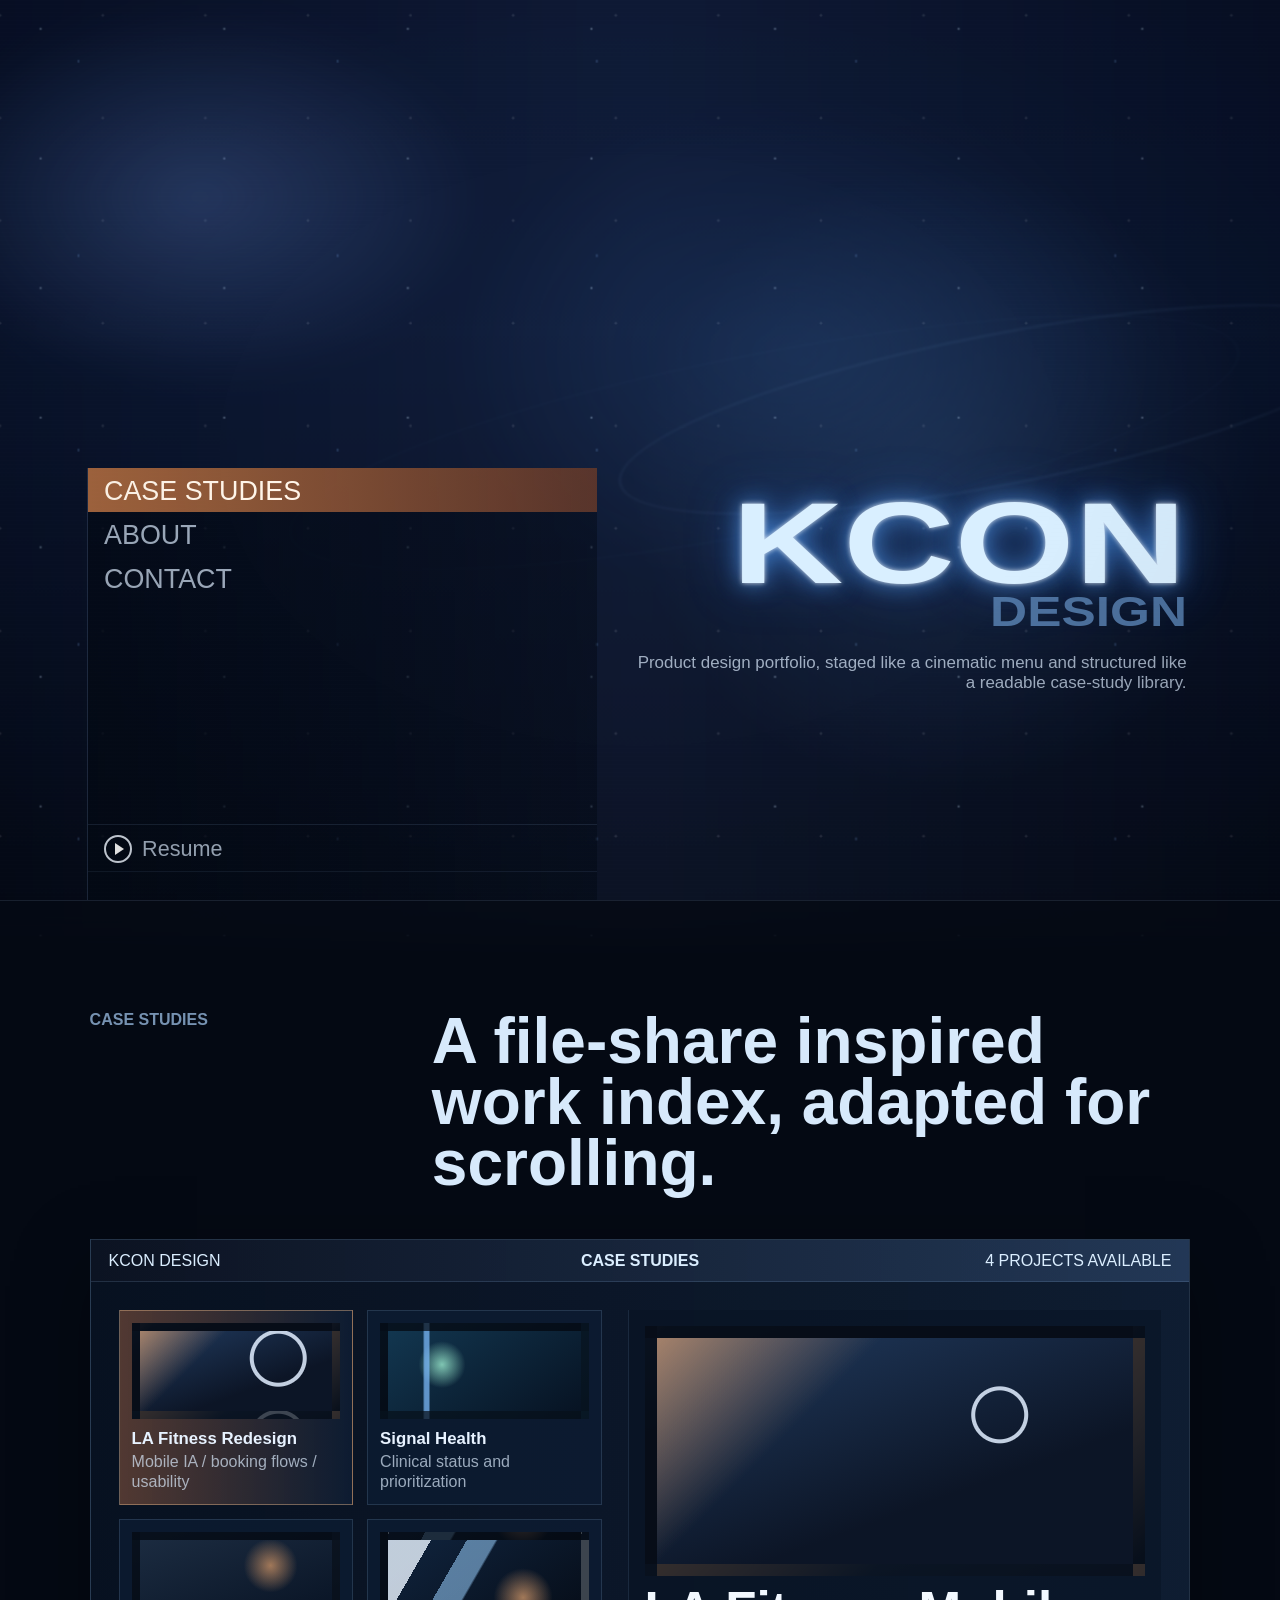
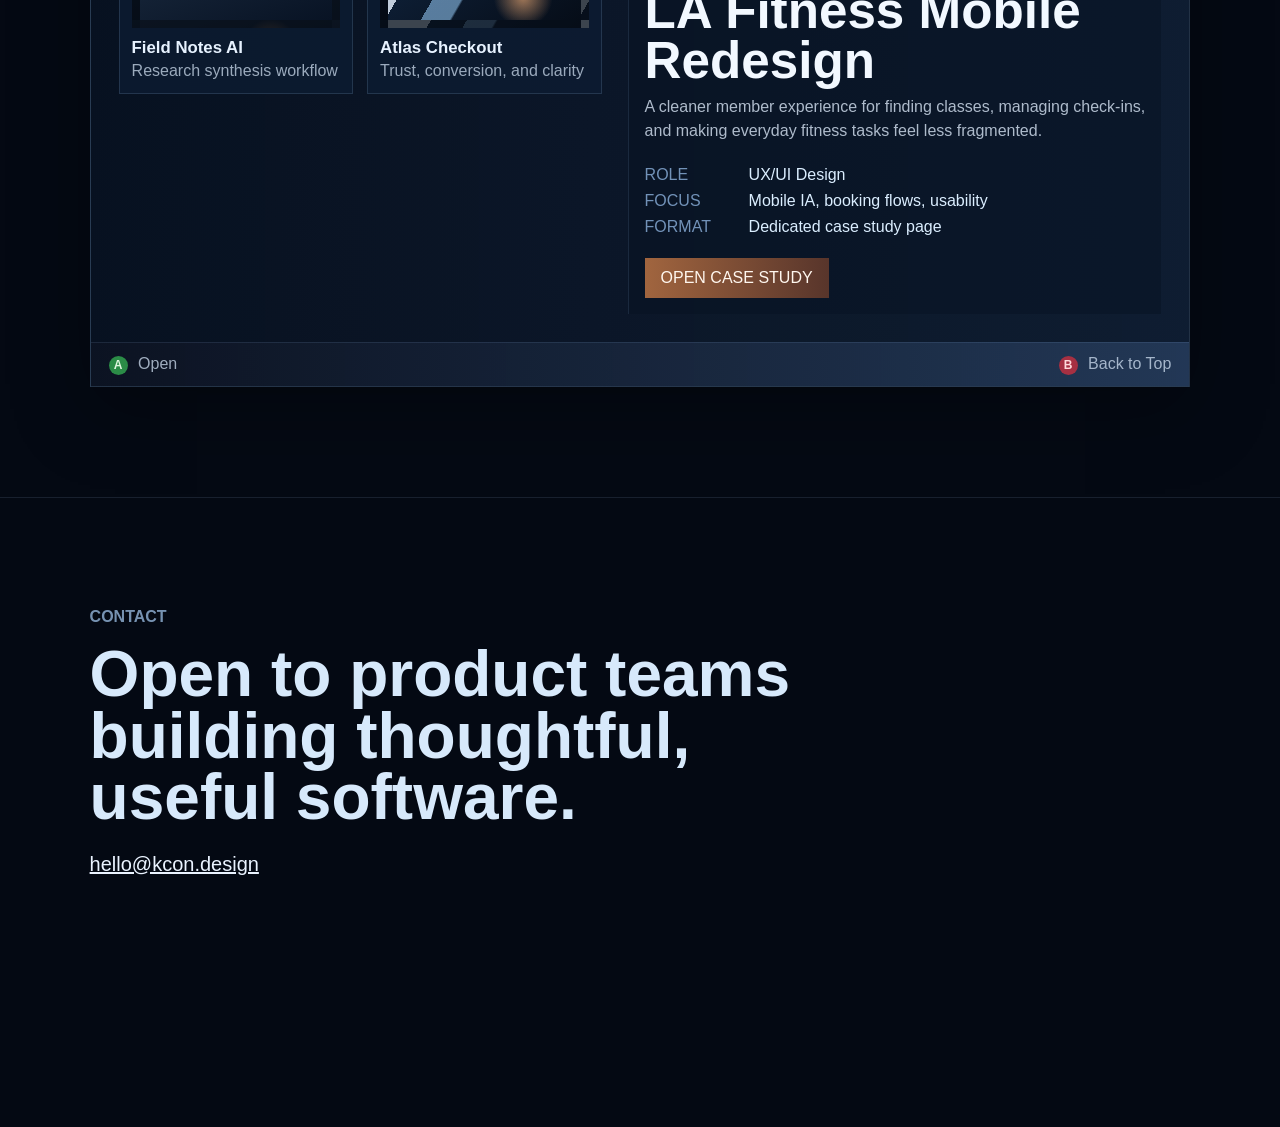
==== index.html @ 737967c1 "Add files via upload" ====
<!doctype html>
<html lang="en">
  <head>
    <meta charset="utf-8">
    <meta name="viewport" content="width=device-width, initial-scale=1">
    <title>KCON Design - Halo Landing Concept</title>
    <link rel="stylesheet" href="halo-scroll.css">
  </head>
  <body>
    <div class="ambient" aria-hidden="true">
      <div class="stars stars-a"></div>
      <div class="stars stars-b"></div>
      <div class="nebula"></div>
      <div class="ring ring-one"></div>
      <div class="ring ring-two"></div>
    </div>
    <div class="scanlines" aria-hidden="true"></div>

    <header class="hero" id="top">
      <nav class="menu-panel" aria-label="Portfolio sections">
        <a class="menu-item active" href="#case-studies">Case Studies</a>
        <a class="menu-item" href="about-halo.html">About</a>
        <a class="menu-item" href="#contact">Contact</a>
        <a class="menu-settings" href="#resume">
          <span class="play-dot" aria-hidden="true"></span>
          Resume
        </a>
      </nav>

      <section class="brand-lockup" aria-label="KCON Design">
        <div class="logo-word">KCON</div>
        <div class="subtitle">DESIGN</div>
        <p>Product design portfolio, staged like a cinematic menu and structured like a readable case-study library.</p>
      </section>
    </header>

    <main>
      <section class="section-band case-band" id="case-studies">
        <div class="section-heading">
          <p>Case Studies</p>
          <h1>A file-share inspired work index, adapted for scrolling.</h1>
        </div>

        <div class="case-console" aria-label="Case study index">
          <div class="console-header">
            <span>KCON DESIGN</span>
            <strong>CASE STUDIES</strong>
            <span>4 PROJECTS AVAILABLE</span>
          </div>

          <div class="console-grid">
            <div class="case-list">
              <a class="case-card active" href="case-la-fitness.html" data-case="la-fitness">
                <span class="case-thumb thumb-orbit"></span>
                <span>
                  <strong>LA Fitness Redesign</strong>
                  <em>Mobile IA / booking flows / usability</em>
                </span>
              </a>
              <a class="case-card" href="case-signal.html" data-case="signal">
                <span class="case-thumb thumb-signal"></span>
                <span>
                  <strong>Signal Health</strong>
                  <em>Clinical status and prioritization</em>
                </span>
              </a>
              <a class="case-card" href="case-field-notes.html" data-case="field">
                <span class="case-thumb thumb-field"></span>
                <span>
                  <strong>Field Notes AI</strong>
                  <em>Research synthesis workflow</em>
                </span>
              </a>
              <a class="case-card" href="case-atlas.html" data-case="atlas">
                <span class="case-thumb thumb-atlas"></span>
                <span>
                  <strong>Atlas Checkout</strong>
                  <em>Trust, conversion, and clarity</em>
                </span>
              </a>
            </div>

            <article class="case-preview">
              <div class="preview-frame thumb-orbit" aria-hidden="true"></div>
              <h2>LA Fitness Mobile Redesign</h2>
              <span>A cleaner member experience for finding classes, managing check-ins, and making everyday fitness tasks feel less fragmented.</span>
              <dl>
                <div>
                  <dt>Role</dt>
                  <dd>UX/UI Design</dd>
                </div>
                <div>
                  <dt>Focus</dt>
                  <dd>Mobile IA, booking flows, usability</dd>
                </div>
                <div>
                  <dt>Format</dt>
                  <dd>Dedicated case study page</dd>
                </div>
              </dl>
              <a class="open-case" href="case-la-fitness.html">Open Case Study</a>
            </article>
          </div>

          <div class="console-footer">
            <span><b>A</b> Open</span>
            <span><b class="button-b">B</b> Back to Top</span>
          </div>
        </div>
      </section>

      <section class="section-band contact-band" id="contact">
        <p>Contact</p>
        <h2>Open to product teams building thoughtful, useful software.</h2>
        <a href="mailto:hello@kcon.design">hello@kcon.design</a>
      </section>
    </main>
    <script src="halo-scroll.js"></script>
  </body>
</html>
---- halo-scroll.css ----
:root {
  --blue-black: #050915;
  --panel: rgba(4, 10, 21, 0.72);
  --panel-strong: rgba(10, 23, 43, 0.9);
  --panel-edge: rgba(151, 190, 236, 0.18);
  --text: #d7e9fb;
  --muted: rgba(216, 232, 250, 0.72);
  --accent: #a97851;
  --paper: #f4f7fb;
  --ink: #142033;
}

* {
  box-sizing: border-box;
}

html {
  scroll-behavior: smooth;
}

body {
  margin: 0;
  background: var(--blue-black);
  color: var(--text);
  font-family: Bahnschrift, "Arial Narrow", "Segoe UI", Arial, sans-serif;
}

.ambient,
.ambient > * {
  position: fixed;
  inset: 0;
}

.ambient {
  z-index: -4;
  transform: scale(1.08);
  animation: cameraDrift 52s ease-in-out infinite alternate;
  background:
    radial-gradient(circle at 72% 53%, rgba(80, 130, 190, 0.2), transparent 28%),
    linear-gradient(180deg, #08112a 0%, #0a1530 38%, #050916 100%);
}

.stars {
  opacity: 0.45;
  background-repeat: repeat;
}

.stars-a {
  background-image:
    radial-gradient(circle, rgba(207, 232, 255, 0.75) 0 1px, transparent 1.5px),
    radial-gradient(circle, rgba(124, 171, 232, 0.55) 0 1px, transparent 1.4px);
  background-size: 170px 120px, 240px 180px;
  animation: starPan 90s linear infinite;
}

.stars-b {
  opacity: 0.2;
  background-image: radial-gradient(circle, rgba(255, 255, 255, 0.7) 0 1px, transparent 1.3px);
  background-size: 95px 95px;
  animation: starPanReverse 120s linear infinite;
}

.nebula {
  opacity: 0.8;
  background:
    radial-gradient(ellipse at 18% 24%, rgba(110, 150, 230, 0.34), transparent 18%),
    radial-gradient(ellipse at 62% 40%, rgba(58, 112, 180, 0.24), transparent 30%),
    linear-gradient(90deg, rgba(4, 9, 18, 0.2), rgba(86, 122, 180, 0.13), rgba(4, 9, 18, 0.25));
  filter: blur(14px);
}

.ring {
  border: 2px solid rgba(126, 171, 218, 0.15);
  border-radius: 50%;
  filter: blur(1px);
  opacity: 0.6;
  transform: rotate(-11deg);
}

.ring-one {
  width: 56vw;
  height: 11vw;
  min-width: 640px;
  min-height: 125px;
  inset: 38% auto auto 48%;
}

.ring-two {
  width: 70vw;
  height: 13vw;
  min-width: 820px;
  min-height: 150px;
  inset: 40% auto auto 24%;
  opacity: 0.18;
}

.scanlines {
  position: fixed;
  inset: 0;
  z-index: 20;
  pointer-events: none;
  opacity: 0.16;
  background:
    linear-gradient(rgba(255, 255, 255, 0.04) 1px, transparent 1px),
    radial-gradient(ellipse at center, transparent 44%, rgba(0, 0, 0, 0.58) 100%);
  background-size: 100% 4px, 100% 100%;
}

.hero {
  position: relative;
  min-height: 100vh;
  overflow: hidden;
}

.menu-panel {
  position: absolute;
  left: clamp(20px, 6.8vw, 130px);
  bottom: 0;
  width: min(510px, calc(100vw - 40px));
  min-height: clamp(360px, 48vh, 500px);
  padding: 0 0 24px;
  background: linear-gradient(90deg, var(--panel), rgba(3, 8, 18, 0.42));
  border-left: 1px solid var(--panel-edge);
}

.menu-item,
.menu-settings {
  display: flex;
  align-items: center;
  min-height: 44px;
  padding: 5px 16px 3px;
  color: var(--muted);
  text-decoration: none;
  text-transform: uppercase;
  font-size: clamp(1.35rem, 2.1vw, 1.85rem);
  line-height: 1;
}

.menu-item.active,
.menu-item:hover {
  color: #fff5e9;
  background: linear-gradient(90deg, rgba(174, 108, 65, 0.92), rgba(125, 68, 45, 0.68));
}

.menu-settings {
  position: absolute;
  left: 0;
  right: 0;
  bottom: 28px;
  min-height: 48px;
  text-transform: none;
  font-size: 1.35rem;
  border-top: 1px solid rgba(151, 190, 236, 0.12);
  border-bottom: 1px solid rgba(151, 190, 236, 0.09);
}

.play-dot {
  position: relative;
  width: 28px;
  height: 28px;
  margin-right: 10px;
  border: 2px solid rgba(238, 246, 255, 0.85);
  border-radius: 50%;
}

.play-dot::before {
  content: "";
  position: absolute;
  left: 9px;
  top: 6px;
  width: 0;
  height: 0;
  border-top: 6px solid transparent;
  border-bottom: 6px solid transparent;
  border-left: 9px solid rgba(255, 255, 255, 0.94);
}

.brand-lockup {
  position: absolute;
  right: clamp(22px, 7.3vw, 140px);
  bottom: clamp(150px, 23vh, 250px);
  width: min(640px, 50vw);
  display: flex;
  flex-direction: column;
  align-items: flex-end;
  text-align: right;
}

.logo-word {
  color: #d9efff;
  font-family: "Eurostile Extended", "BankGothic Md BT", Bahnschrift, "Segoe UI", Arial, sans-serif;
  font-size: clamp(5.2rem, 9vw, 7.35rem);
  font-weight: 900;
  line-height: 0.72;
  transform: scaleX(1.34);
  transform-origin: right center;
  text-shadow:
    0 0 5px rgba(255, 255, 255, 0.8),
    0 0 20px rgba(89, 166, 255, 0.72),
    0 0 46px rgba(44, 115, 230, 0.48);
}

.subtitle {
  width: min(420px, 76%);
  margin-top: 10px;
  color: rgba(83, 122, 168, 0.92);
  font-family: "BankGothic Md BT", Bahnschrift, "Arial Narrow", Arial, sans-serif;
  font-size: clamp(1.85rem, 3.8vw, 2.72rem);
  font-weight: 900;
  line-height: 0.78;
  transform: scaleX(1.18) scaleY(0.98);
  transform-origin: right center;
}

.brand-lockup p {
  max-width: 560px;
  margin: 24px 0 0 auto;
  color: rgba(216, 232, 250, 0.72);
  font-size: 1.06rem;
}

.section-band {
  position: relative;
  padding: 110px clamp(24px, 7vw, 120px);
  background: rgba(5, 10, 20, 0.82);
  border-top: 1px solid rgba(161, 197, 236, 0.12);
}

.section-heading {
  display: grid;
  grid-template-columns: 0.38fr 1fr;
  gap: 54px;
  max-width: 1220px;
  margin: 0 auto 46px;
}

.section-heading p,
.case-preview p,
.case-article header p,
.article-section > div > p,
.contact-band > p {
  margin: 0;
  color: rgba(155, 190, 229, 0.76);
  text-transform: uppercase;
  font-weight: 700;
}

.section-heading h1 {
  margin: 0;
  max-width: 840px;
  font-size: clamp(2.4rem, 5vw, 5rem);
  line-height: 0.95;
}

.case-console {
  max-width: 1220px;
  margin: 0 auto;
  color: #dbeeff;
  background: linear-gradient(90deg, rgba(8, 18, 34, 0.9), rgba(18, 36, 60, 0.74));
  border: 1px solid rgba(161, 197, 236, 0.18);
  box-shadow: 0 22px 70px rgba(0, 0, 0, 0.34);
}

.console-header,
.console-footer {
  display: grid;
  grid-template-columns: 1fr auto 1fr;
  align-items: center;
  min-height: 42px;
  padding: 0 18px;
  background: linear-gradient(90deg, rgba(12, 19, 34, 0.94), rgba(40, 63, 96, 0.78));
  border-bottom: 1px solid rgba(151, 190, 236, 0.16);
}

.console-header span:last-child {
  text-align: right;
}

.console-grid {
  display: grid;
  grid-template-columns: minmax(360px, 0.95fr) minmax(440px, 1.05fr);
  gap: 26px;
  padding: 28px;
}

.case-list {
  display: grid;
  grid-template-columns: 1fr 1fr;
  align-content: start;
  gap: 14px;
}

.case-card {
  display: grid;
  gap: 10px;
  min-height: 168px;
  padding: 12px;
  color: #e7f2ff;
  text-decoration: none;
  background: rgba(13, 28, 50, 0.76);
  border: 1px solid rgba(159, 196, 236, 0.16);
}

.case-card.active,
.case-card:hover {
  background:
    linear-gradient(90deg, rgba(164, 94, 54, 0.46), rgba(13, 28, 50, 0.76)),
    rgba(13, 28, 50, 0.76);
  border-color: rgba(222, 177, 134, 0.46);
}

.case-card strong {
  display: block;
  font-size: 1.05rem;
}

.case-card em {
  display: block;
  margin-top: 3px;
  color: rgba(216, 232, 250, 0.7);
  font-style: normal;
  line-height: 1.25;
}

.case-thumb,
.preview-frame {
  min-height: 96px;
  border: 8px solid rgba(5, 10, 19, 0.7);
}

.preview-frame {
  min-height: 250px;
  border-width: 12px;
}

.thumb-orbit {
  background:
    radial-gradient(circle at 72% 34%, transparent 0 24px, rgba(224, 237, 255, 0.86) 25px 28px, transparent 29px),
    linear-gradient(135deg, rgba(210, 154, 110, 0.74), transparent 32%),
    linear-gradient(160deg, #213b5f, #0c1526 66%);
}

.thumb-signal {
  background:
    linear-gradient(90deg, transparent 18%, rgba(126, 189, 255, 0.72) 19% 21%, transparent 22%),
    radial-gradient(circle at 28% 42%, rgba(151, 231, 203, 0.82), transparent 16%),
    linear-gradient(145deg, #12364f, #071323);
}

.thumb-field {
  background:
    radial-gradient(circle at 68% 32%, rgba(216, 154, 104, 0.72), transparent 19%),
    linear-gradient(160deg, #1b2b40, #081324);
}

.thumb-atlas {
  background:
    linear-gradient(120deg, rgba(222, 233, 245, 0.86) 0 18%, transparent 18% 33%, rgba(154, 209, 255, 0.54) 33% 45%, transparent 46%),
    radial-gradient(circle at 70% 72%, rgba(205, 149, 104, 0.78), transparent 20%),
    linear-gradient(145deg, #10243e, #060d18);
}

.case-preview {
  padding: 16px;
  background: rgba(8, 18, 35, 0.48);
  border-left: 1px solid rgba(151, 190, 236, 0.12);
}

.case-preview h2 {
  margin: 10px 0 10px;
  color: #f2f8ff;
  font-size: clamp(2.1rem, 4vw, 3.8rem);
  line-height: 0.96;
}

.case-preview > span {
  display: block;
  color: rgba(226, 239, 255, 0.76);
  line-height: 1.55;
}

.case-preview dl {
  display: grid;
  grid-template-columns: 1fr;
  gap: 8px;
  margin: 22px 0;
}

.case-preview dl div {
  display: grid;
  grid-template-columns: 90px 1fr;
  gap: 14px;
}

.case-preview dt {
  color: rgba(151, 190, 236, 0.74);
  text-transform: uppercase;
}

.case-preview dd {
  margin: 0;
}

.open-case {
  display: inline-flex;
  align-items: center;
  min-height: 40px;
  padding: 0 16px;
  color: #fff7ef;
  text-decoration: none;
  text-transform: uppercase;
  background: linear-gradient(90deg, rgba(174, 108, 65, 0.92), rgba(125, 68, 45, 0.68));
}

.console-footer {
  display: flex;
  justify-content: space-between;
  min-height: 44px;
  border-top: 1px solid rgba(151, 190, 236, 0.12);
  border-bottom: 0;
  color: rgba(216, 232, 250, 0.72);
}

.console-footer b {
  display: inline-grid;
  place-items: center;
  width: 19px;
  height: 19px;
  margin-right: 6px;
  color: #dff7df;
  background: #2b8c47;
  border-radius: 50%;
  font-size: 0.75rem;
}

.console-footer .button-b {
  color: #ffd8da;
  background: #a63042;
}

.case-article {
  max-width: 1120px;
  margin: 0 auto 120px;
  color: var(--ink);
  background: var(--paper);
  box-shadow: 0 30px 90px rgba(0, 0, 0, 0.36);
}

.article-hero {
  padding: 58px;
  color: #f7fbff;
  background:
    radial-gradient(circle at 82% 18%, rgba(93, 151, 218, 0.42), transparent 26%),
    linear-gradient(135deg, #101a2b, #263d5f);
}

.article-hero h2 {
  max-width: 720px;
  margin: 14px 0 18px;
  font-size: clamp(2.8rem, 6vw, 5.5rem);
  line-height: 0.94;
}

.article-hero span {
  display: block;
  max-width: 720px;
  color: rgba(238, 246, 255, 0.82);
  font-size: 1.25rem;
  line-height: 1.5;
}

.article-hero dl {
  display: grid;
  grid-template-columns: repeat(3, 1fr);
  gap: 18px;
  margin: 46px 0 0;
}

.article-hero dt {
  color: rgba(209, 229, 249, 0.6);
  font-size: 0.8rem;
  text-transform: uppercase;
}

.article-hero dd {
  margin: 6px 0 0;
}

.article-section {
  padding: 58px;
}

.article-split {
  display: grid;
  grid-template-columns: 0.8fr 1.2fr;
  gap: 54px;
}

.article-section h3 {
  margin: 0;
  color: #162239;
  font-size: 2.2rem;
  line-height: 1.08;
}

.article-section p {
  margin: 0;
  color: #465870;
  line-height: 1.65;
}

.article-showcase,
.article-cards {
  display: grid;
  grid-template-columns: repeat(3, 1fr);
  gap: 18px;
  padding: 0 58px 58px;
}

.phone-mock {
  display: grid;
  place-items: end center;
  min-height: 330px;
  padding: 24px;
  color: #eaf3ff;
  background:
    radial-gradient(circle at 50% 28%, rgba(80, 151, 222, 0.36), transparent 23%),
    linear-gradient(160deg, #101c2f, #263f63);
  border-radius: 8px;
  box-shadow: inset 0 0 0 10px #111928;
}

.phone-mock.alt {
  background:
    radial-gradient(circle at 48% 34%, rgba(184, 112, 74, 0.34), transparent 24%),
    linear-gradient(160deg, #121b2c, #31415c);
}

.phone-mock.third {
  background:
    radial-gradient(circle at 54% 24%, rgba(103, 174, 139, 0.34), transparent 24%),
    linear-gradient(160deg, #101c2f, #1d3c4c);
}

.phone-mock span {
  width: 100%;
  padding: 12px;
  text-align: center;
  background: rgba(255, 255, 255, 0.1);
}

.article-cards {
  padding-top: 0;
}

.article-cards div {
  padding: 24px;
  background: #e8eef6;
  border: 1px solid #d5deeb;
}

.case-page {
  background:
    radial-gradient(ellipse at 78% 18%, rgba(88, 141, 203, 0.2), transparent 30%),
    linear-gradient(180deg, #060b16, #111a2a 40%, #edf2f8 40%);
}

.case-page-main {
  padding: clamp(36px, 7vw, 92px) clamp(20px, 6vw, 110px) 120px;
}

.case-page-article {
  margin-bottom: 0;
}

.signal-hero {
  background:
    radial-gradient(circle at 72% 24%, rgba(103, 205, 180, 0.34), transparent 24%),
    linear-gradient(135deg, #0d1c2c, #224766);
}

.field-hero {
  background:
    radial-gradient(circle at 78% 20%, rgba(216, 154, 104, 0.36), transparent 24%),
    linear-gradient(135deg, #111a2b, #35415e);
}

.atlas-hero {
  background:
    radial-gradient(circle at 78% 20%, rgba(205, 149, 104, 0.34), transparent 24%),
    linear-gradient(135deg, #111827, #2a4565);
}

.contact-band {
  min-height: 70vh;
}

.contact-band h2 {
  max-width: 760px;
  margin: 18px 0 24px;
  font-size: clamp(2.4rem, 5vw, 5rem);
  line-height: 0.96;
}

.contact-band a {
  color: #eaf3ff;
  font-size: 1.25rem;
}

.page-top {
  position: sticky;
  top: 0;
  z-index: 10;
  display: flex;
  justify-content: space-between;
  align-items: center;
  min-height: 64px;
  padding: 0 clamp(20px, 5vw, 72px);
  color: #eaf3ff;
  background: rgba(5, 9, 18, 0.82);
  border-bottom: 1px solid rgba(151, 190, 236, 0.14);
  backdrop-filter: blur(14px);
}

.page-top a {
  color: inherit;
  text-decoration: none;
  text-transform: uppercase;
  letter-spacing: 0;
}

.page-top nav {
  display: flex;
  gap: 22px;
}

.page-top nav a {
  color: rgba(216, 232, 250, 0.72);
}

.page-top nav a[aria-current="page"],
.page-top nav a:hover {
  color: #fff5e9;
}

.about-record-page {
  min-height: calc(100vh - 64px);
  padding: clamp(36px, 7vw, 92px) clamp(20px, 6vw, 110px);
}

.record-shell {
  max-width: 1180px;
  margin: 0 auto;
  background: linear-gradient(90deg, rgba(8, 18, 34, 0.92), rgba(18, 36, 60, 0.78));
  border: 1px solid rgba(161, 197, 236, 0.18);
  box-shadow: 0 22px 70px rgba(0, 0, 0, 0.34);
}

.record-header {
  display: grid;
  grid-template-columns: 1fr auto 1fr;
  align-items: center;
  min-height: 50px;
  padding: 0 18px;
  background: linear-gradient(90deg, rgba(12, 19, 34, 0.94), rgba(40, 63, 96, 0.78));
  border-bottom: 1px solid rgba(151, 190, 236, 0.16);
}

.record-header span:last-child {
  text-align: right;
}

.record-page-grid {
  display: grid;
  grid-template-columns: minmax(0, 1fr) minmax(280px, 390px);
  gap: 36px;
  padding: clamp(26px, 5vw, 52px);
}

.record-identity {
  display: grid;
  grid-template-columns: 128px 1fr;
  gap: 24px;
  align-items: center;
}

.rank-mark {
  display: grid;
  place-items: center;
  width: 128px;
  height: 128px;
  color: #d7ecff;
  background: linear-gradient(145deg, rgba(158, 185, 210, 0.9), rgba(58, 84, 112, 0.86));
  border: 8px solid rgba(221, 231, 239, 0.88);
  font-size: 4.8rem;
  font-weight: 800;
}

.record-identity h1 {
  margin: 0 0 8px;
  font-size: clamp(3rem, 6vw, 5.5rem);
  line-height: 0.85;
}

.record-identity p,
.record-identity span {
  display: block;
  margin: 0;
  color: rgba(216, 232, 250, 0.76);
  text-transform: uppercase;
}

.record-stats {
  display: grid;
  gap: 14px;
  margin: 34px 0;
}

.record-stats div {
  display: grid;
  grid-template-columns: 190px 1fr;
  gap: 18px;
  padding-top: 14px;
  border-top: 1px solid rgba(151, 190, 236, 0.12);
}

.record-stats dt {
  color: rgba(155, 190, 229, 0.76);
}

.record-stats dd {
  margin: 0;
  color: rgba(235, 246, 255, 0.88);
  line-height: 1.55;
}

.record-copy {
  max-width: 760px;
  margin: 0;
  color: rgba(235, 246, 255, 0.84);
  font-size: 1.2rem;
  line-height: 1.65;
}

.record-portrait {
  display: grid;
  align-items: stretch;
}

.portrait-card {
  display: grid;
  place-items: end center;
  min-height: 420px;
  padding: 24px;
  color: rgba(230, 243, 255, 0.82);
  background:
    linear-gradient(160deg, transparent 0 42%, rgba(146, 189, 231, 0.22) 43% 45%, transparent 46%),
    radial-gradient(circle at 52% 24%, rgba(98, 160, 230, 0.28), transparent 24%),
    linear-gradient(160deg, #0b1425, #1d3659);
  border: 10px solid rgba(221, 231, 239, 0.78);
}

.portrait-card span {
  width: 100%;
  padding: 10px;
  text-align: center;
  background: rgba(255, 255, 255, 0.08);
}

.skill-medals {
  display: grid;
  grid-template-columns: repeat(4, 1fr);
  gap: 18px;
  padding: 0 clamp(26px, 5vw, 52px) clamp(26px, 5vw, 52px);
}

.medal {
  min-height: 190px;
  padding: 18px;
  background: rgba(7, 15, 29, 0.55);
  border: 1px solid rgba(151, 190, 236, 0.14);
}

.medal span {
  display: block;
  width: 70px;
  height: 70px;
  margin-bottom: 16px;
  background:
    radial-gradient(circle at 50% 34%, rgba(250, 230, 133, 0.96), transparent 19%),
    linear-gradient(145deg, rgba(166, 202, 229, 0.88), rgba(48, 71, 103, 0.88));
  clip-path: polygon(50% 0, 88% 24%, 77% 76%, 50% 100%, 23% 76%, 12% 24%);
}

.medal b,
.medal em {
  display: block;
}

.medal b {
  color: #f3f8ff;
  text-transform: uppercase;
}

.medal em {
  margin-top: 8px;
  color: rgba(216, 232, 250, 0.7);
  font-style: normal;
  line-height: 1.4;
}

@keyframes cameraDrift {
  from { transform: scale(1.09) translate3d(-1.8%, -0.7%, 0); }
  to { transform: scale(1.09) translate3d(2.5%, 1.1%, 0); }
}

@keyframes starPan {
  to { background-position: -700px 30px, -460px 80px; }
}

@keyframes starPanReverse {
  to { background-position: 440px 0; }
}

@media (max-width: 920px) {
  .brand-lockup {
    top: 12vh;
    right: 20px;
    bottom: auto;
    left: 20px;
    width: auto;
  }

  .section-heading,
  .console-grid,
  .article-split,
  .article-showcase,
  .article-cards,
  .article-hero dl {
    grid-template-columns: 1fr;
  }

  .record-page-grid,
  .skill-medals,
  .record-stats div {
    grid-template-columns: 1fr;
  }

  .case-list {
    grid-template-columns: 1fr;
  }

  .article-hero,
  .article-section {
    padding: 34px 24px;
  }

  .article-showcase,
  .article-cards {
    padding: 0 24px 34px;
  }
}

@media (max-width: 620px) {
  .menu-panel {
    left: 16px;
    right: 16px;
    width: auto;
  }

  .logo-word {
    transform: scaleX(1.08);
    transform-origin: right center;
  }

  .console-header {
    grid-template-columns: 1fr;
    gap: 4px;
    padding: 10px 14px;
  }

  .console-header strong {
    order: -1;
  }

  .console-header span:last-child {
    text-align: left;
  }

  .case-preview dl div {
    grid-template-columns: 1fr;
    gap: 2px;
  }

  .page-top,
  .page-top nav,
  .record-identity {
    align-items: flex-start;
    grid-template-columns: 1fr;
  }

  .page-top {
    display: grid;
    gap: 8px;
    padding-top: 12px;
    padding-bottom: 12px;
  }

  .rank-mark {
    width: 112px;
    height: 112px;
  }
}
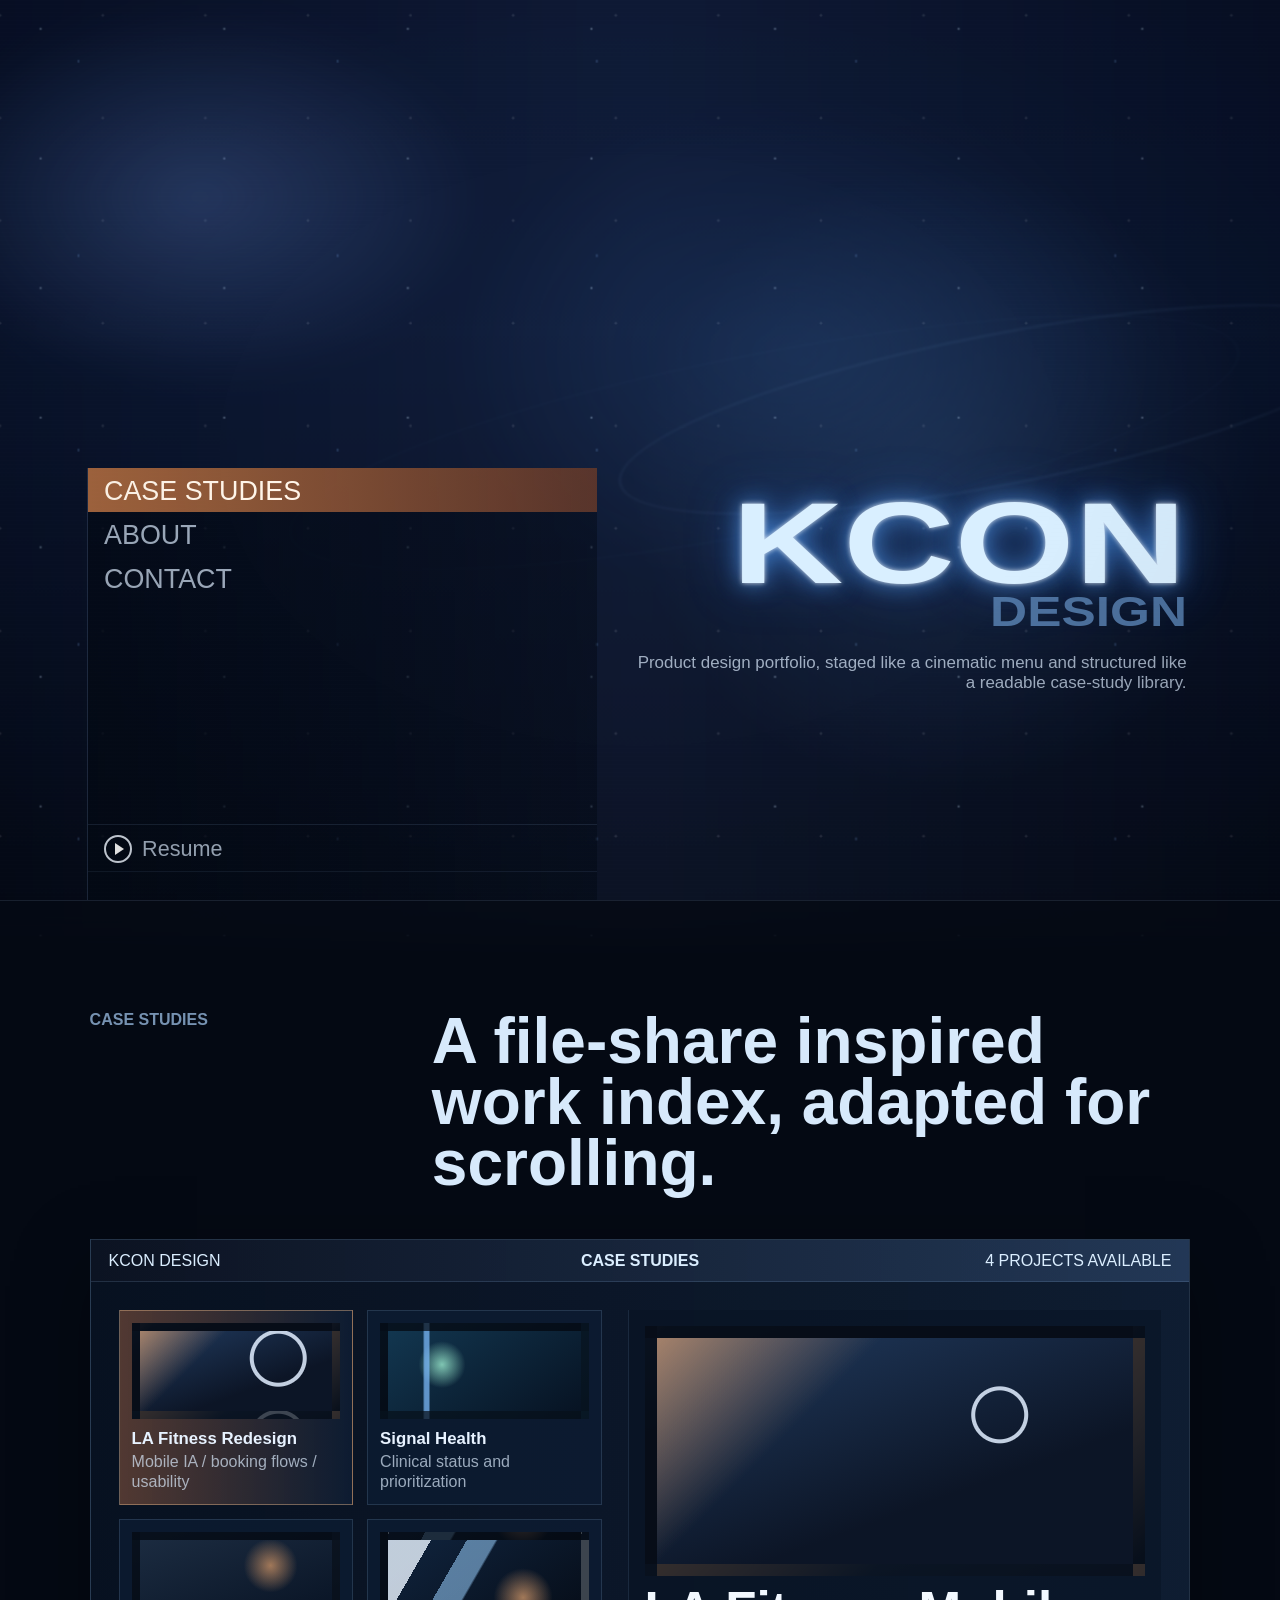
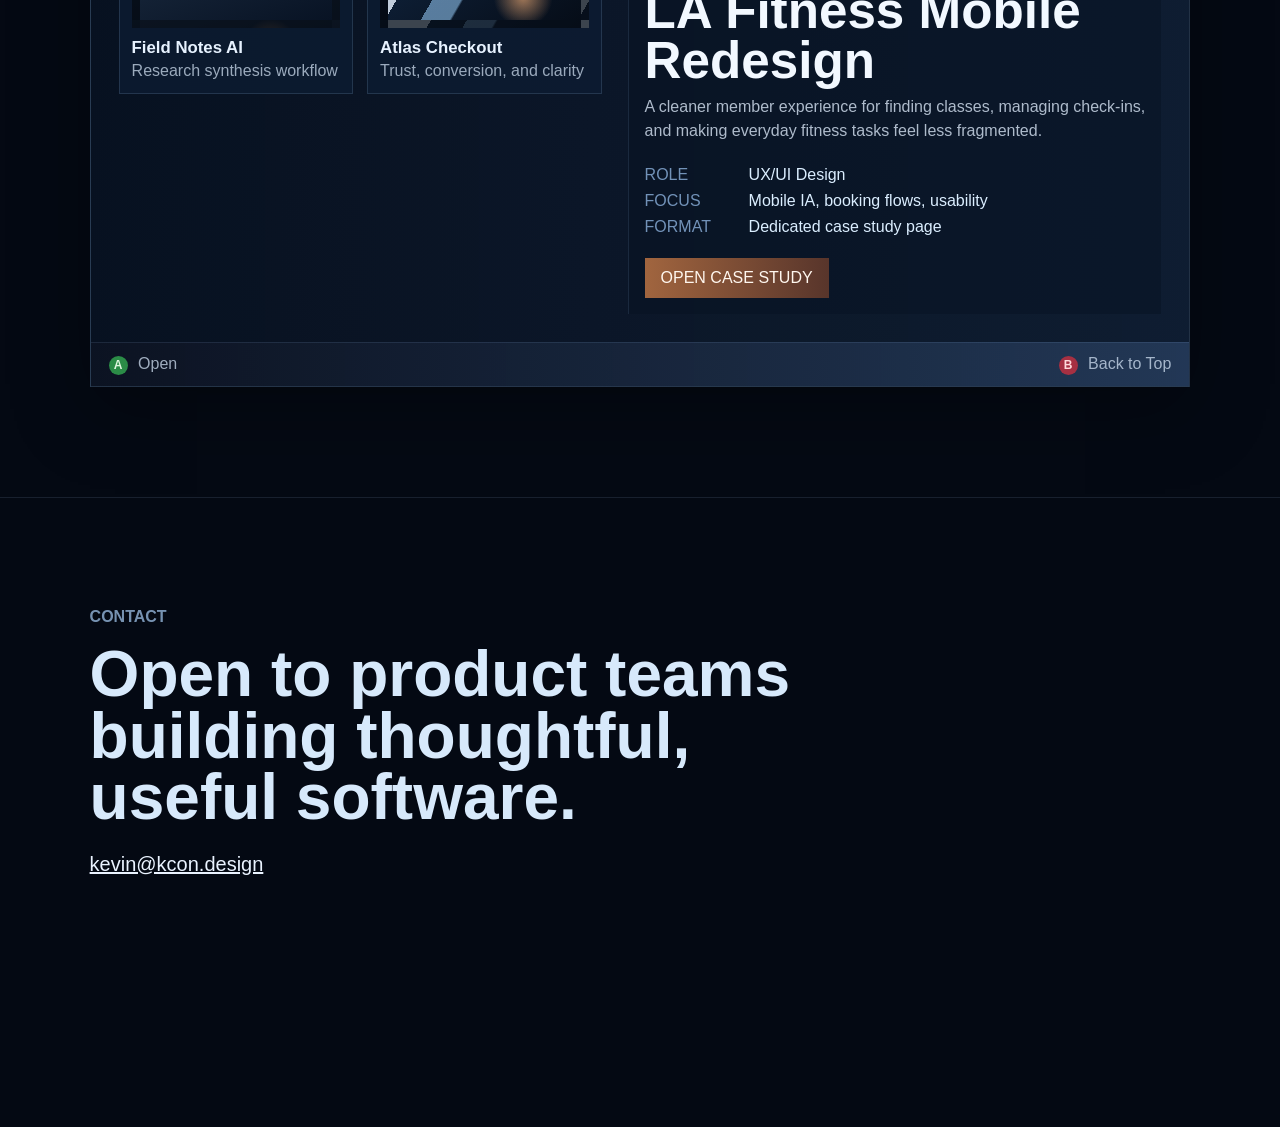
==== commit 640d517e: "Update index.html" ====
--- a/index.html
+++ b/index.html
@@ -112,7 +112,7 @@
       <section class="section-band contact-band" id="contact">
         <p>Contact</p>
         <h2>Open to product teams building thoughtful, useful software.</h2>
-        <a href="mailto:hello@kcon.design">hello@kcon.design</a>
+        <a href="mailto:hello@kcon.design">kevin@kcon.design</a>
       </section>
     </main>
     <script src="halo-scroll.js"></script>
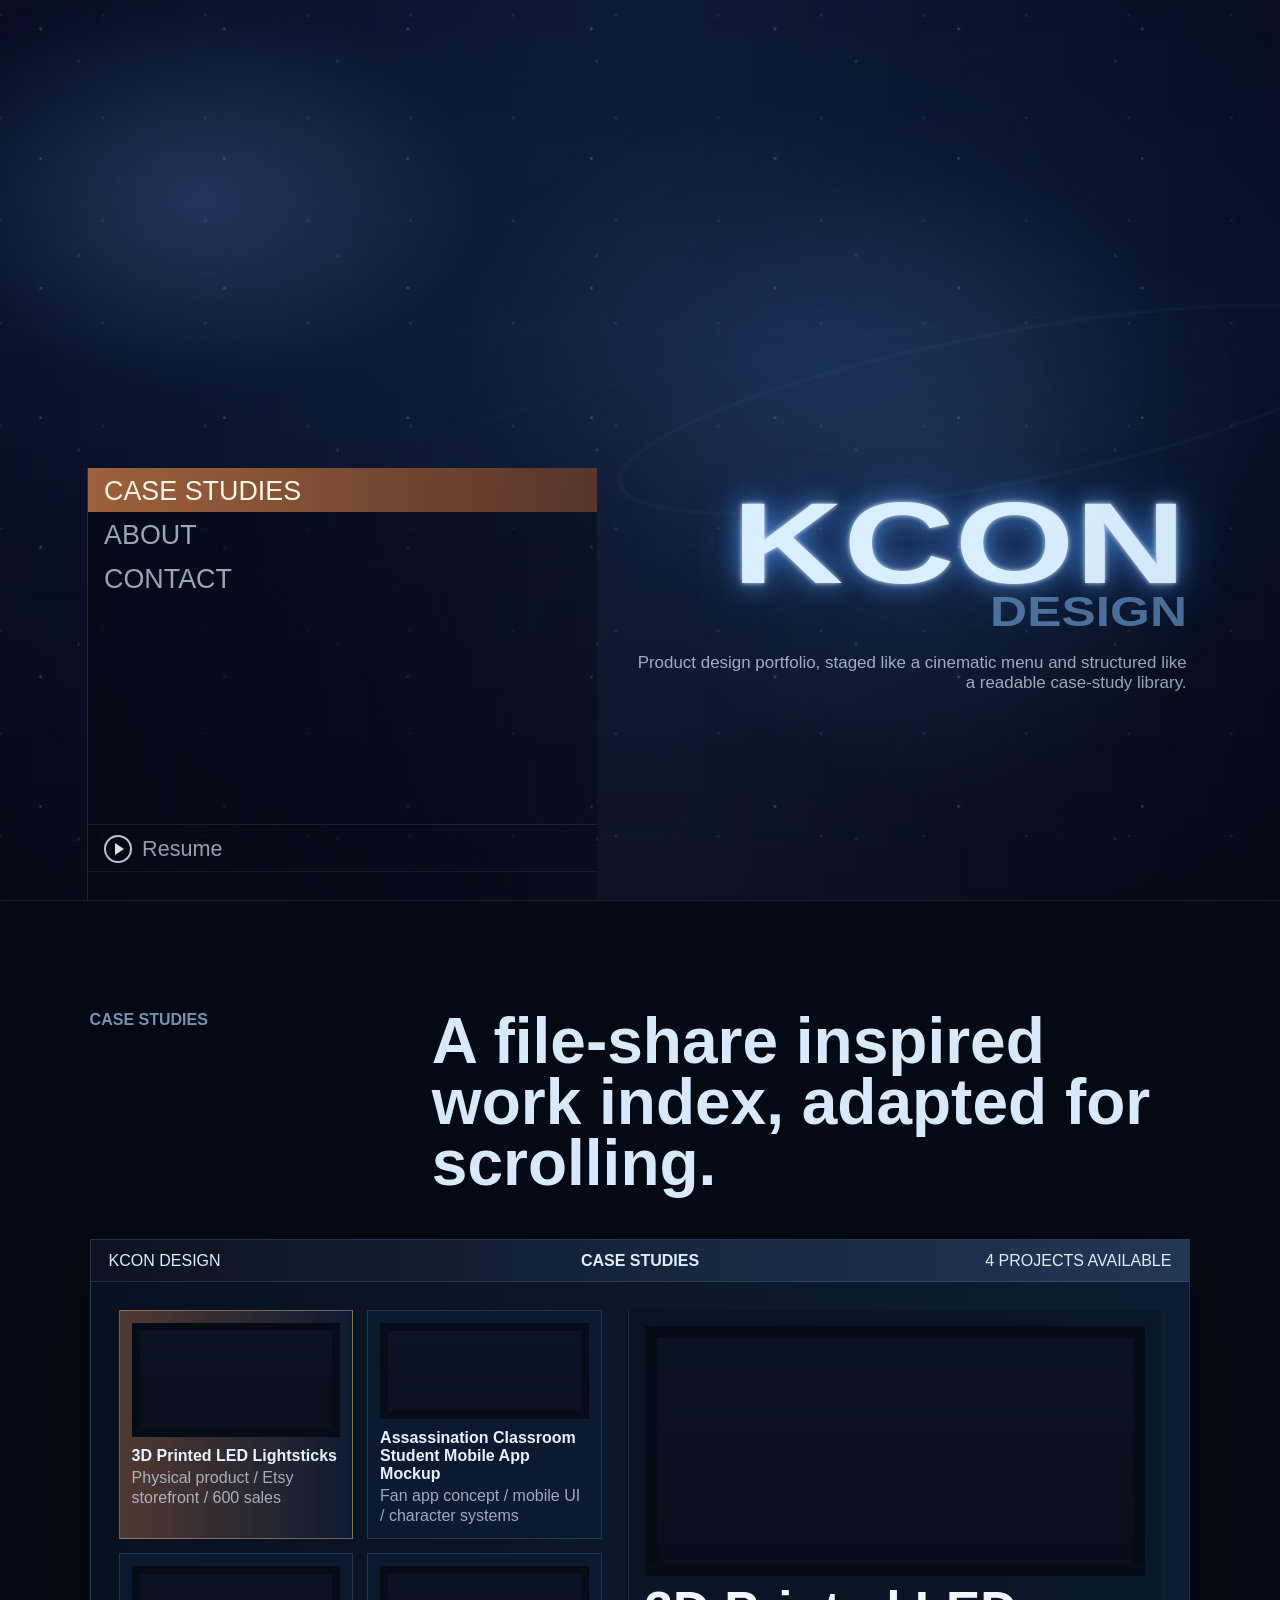
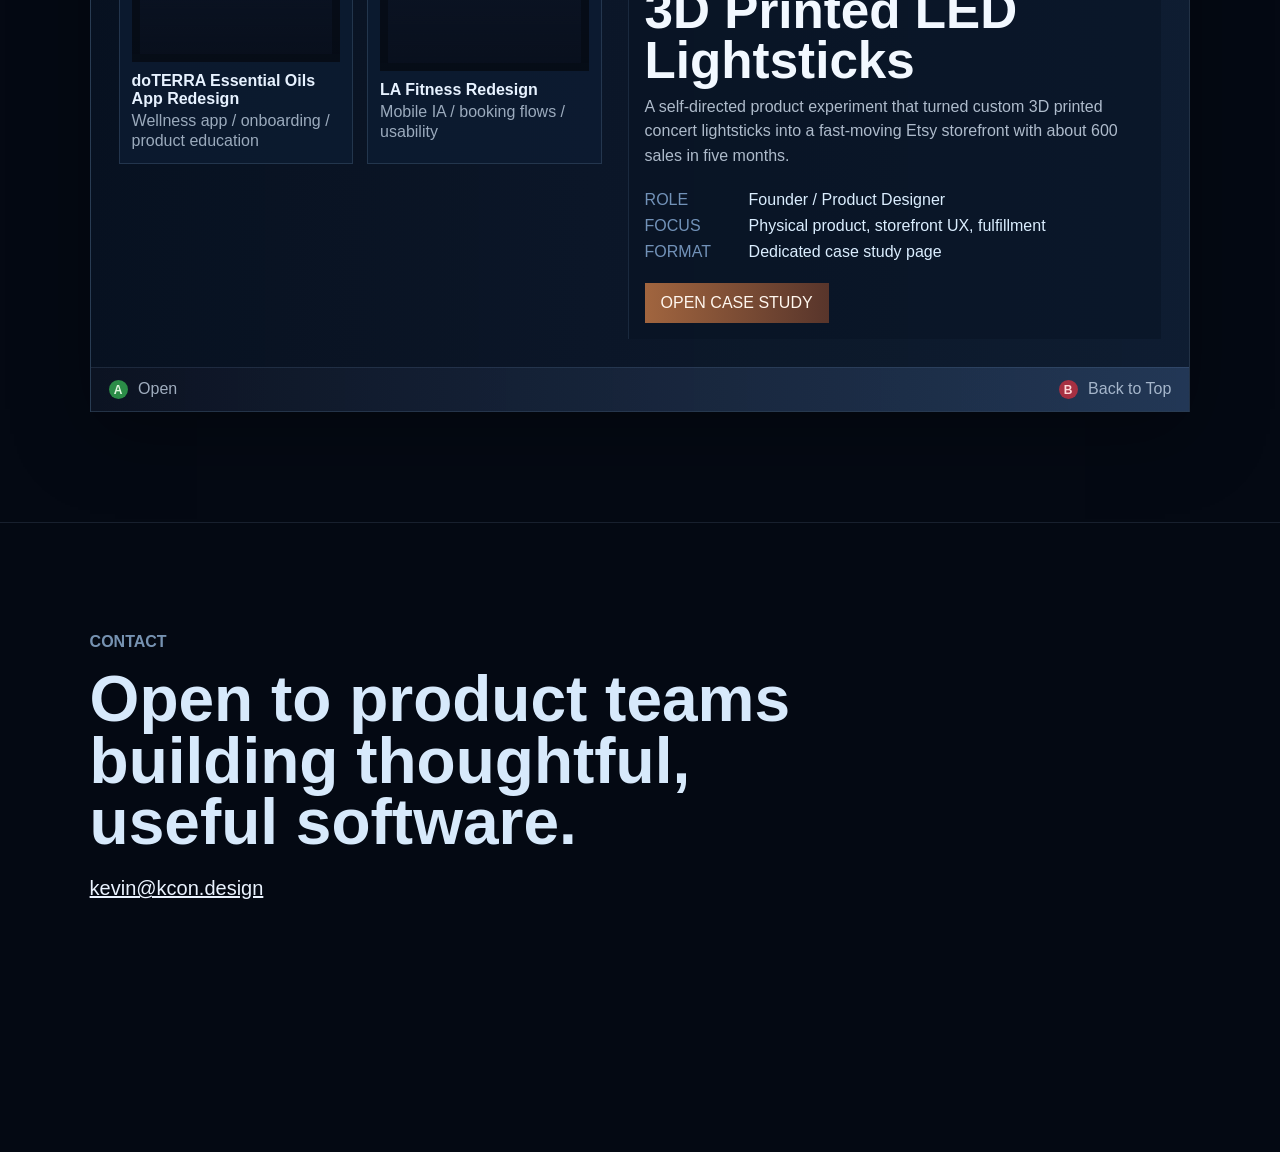
==== commit 05f026b7: "Add files via upload" ====
--- a/index.html
+++ b/index.html
@@ -1,120 +1,120 @@
-<!doctype html>
-<html lang="en">
-  <head>
-    <meta charset="utf-8">
-    <meta name="viewport" content="width=device-width, initial-scale=1">
-    <title>KCON Design - Halo Landing Concept</title>
-    <link rel="stylesheet" href="halo-scroll.css">
-  </head>
-  <body>
-    <div class="ambient" aria-hidden="true">
-      <div class="stars stars-a"></div>
-      <div class="stars stars-b"></div>
-      <div class="nebula"></div>
-      <div class="ring ring-one"></div>
-      <div class="ring ring-two"></div>
-    </div>
-    <div class="scanlines" aria-hidden="true"></div>
-
-    <header class="hero" id="top">
-      <nav class="menu-panel" aria-label="Portfolio sections">
-        <a class="menu-item active" href="#case-studies">Case Studies</a>
-        <a class="menu-item" href="about-halo.html">About</a>
-        <a class="menu-item" href="#contact">Contact</a>
-        <a class="menu-settings" href="#resume">
-          <span class="play-dot" aria-hidden="true"></span>
-          Resume
-        </a>
-      </nav>
-
-      <section class="brand-lockup" aria-label="KCON Design">
-        <div class="logo-word">KCON</div>
-        <div class="subtitle">DESIGN</div>
-        <p>Product design portfolio, staged like a cinematic menu and structured like a readable case-study library.</p>
-      </section>
-    </header>
-
-    <main>
-      <section class="section-band case-band" id="case-studies">
-        <div class="section-heading">
-          <p>Case Studies</p>
-          <h1>A file-share inspired work index, adapted for scrolling.</h1>
-        </div>
-
-        <div class="case-console" aria-label="Case study index">
-          <div class="console-header">
-            <span>KCON DESIGN</span>
-            <strong>CASE STUDIES</strong>
-            <span>4 PROJECTS AVAILABLE</span>
-          </div>
-
-          <div class="console-grid">
-            <div class="case-list">
-              <a class="case-card active" href="case-la-fitness.html" data-case="la-fitness">
-                <span class="case-thumb thumb-orbit"></span>
+<!doctype html>
+<html lang="en">
+  <head>
+    <meta charset="utf-8">
+    <meta name="viewport" content="width=device-width, initial-scale=1">
+    <title>KCON Design - Halo Landing Concept</title>
+    <link rel="stylesheet" href="halo-scroll.css">
+  </head>
+  <body>
+    <div class="ambient" aria-hidden="true">
+      <div class="stars stars-a"></div>
+      <div class="stars stars-b"></div>
+      <div class="nebula"></div>
+      <div class="ring ring-one"></div>
+      <div class="ring ring-two"></div>
+    </div>
+    <div class="scanlines" aria-hidden="true"></div>
+
+    <header class="hero" id="top">
+      <nav class="menu-panel" aria-label="Portfolio sections">
+        <a class="menu-item active" href="#case-studies">Case Studies</a>
+        <a class="menu-item" href="about-halo.html">About</a>
+        <a class="menu-item" href="#contact">Contact</a>
+        <a class="menu-settings" href="#resume">
+          <span class="play-dot" aria-hidden="true"></span>
+          Resume
+        </a>
+      </nav>
+
+      <section class="brand-lockup" aria-label="KCON Design">
+        <div class="logo-word">KCON</div>
+        <div class="subtitle">DESIGN</div>
+        <p>Product design portfolio, staged like a cinematic menu and structured like a readable case-study library.</p>
+      </section>
+    </header>
+
+    <main>
+      <section class="section-band case-band" id="case-studies">
+        <div class="section-heading">
+          <p>Case Studies</p>
+          <h1>A file-share inspired work index, adapted for scrolling.</h1>
+        </div>
+
+        <div class="case-console" aria-label="Case study index">
+          <div class="console-header">
+            <span>KCON DESIGN</span>
+            <strong>CASE STUDIES</strong>
+            <span>4 PROJECTS AVAILABLE</span>
+          </div>
+
+          <div class="console-grid">
+            <div class="case-list">
+              <a class="case-card active" href="case-lightsticks.html" data-case="lightsticks">
+                <span class="case-thumb thumb-lightsticks"></span>
+                <span>
+                  <strong>3D Printed LED Lightsticks</strong>
+                  <em>Physical product / Etsy storefront / 600 sales</em>
+                </span>
+              </a>
+              <a class="case-card" href="case-assassination-classroom.html" data-case="assassination">
+                <span class="case-thumb thumb-assassination"></span>
+                <span>
+                  <strong>Assassination Classroom Student Mobile App Mockup</strong>
+                  <em>Fan app concept / mobile UI / character systems</em>
+                </span>
+              </a>
+              <a class="case-card" href="case-doterra.html" data-case="doterra">
+                <span class="case-thumb thumb-doterra"></span>
+                <span>
+                  <strong>doTERRA Essential Oils App Redesign</strong>
+                  <em>Wellness app / onboarding / product education</em>
+                </span>
+              </a>
+              <a class="case-card" href="case-la-fitness.html" data-case="la-fitness">
+                <span class="case-thumb thumb-la-fitness"></span>
                 <span>
                   <strong>LA Fitness Redesign</strong>
                   <em>Mobile IA / booking flows / usability</em>
                 </span>
               </a>
-              <a class="case-card" href="case-signal.html" data-case="signal">
-                <span class="case-thumb thumb-signal"></span>
-                <span>
-                  <strong>Signal Health</strong>
-                  <em>Clinical status and prioritization</em>
-                </span>
-              </a>
-              <a class="case-card" href="case-field-notes.html" data-case="field">
-                <span class="case-thumb thumb-field"></span>
-                <span>
-                  <strong>Field Notes AI</strong>
-                  <em>Research synthesis workflow</em>
-                </span>
-              </a>
-              <a class="case-card" href="case-atlas.html" data-case="atlas">
-                <span class="case-thumb thumb-atlas"></span>
-                <span>
-                  <strong>Atlas Checkout</strong>
-                  <em>Trust, conversion, and clarity</em>
-                </span>
-              </a>
-            </div>
-
-            <article class="case-preview">
-              <div class="preview-frame thumb-orbit" aria-hidden="true"></div>
-              <h2>LA Fitness Mobile Redesign</h2>
-              <span>A cleaner member experience for finding classes, managing check-ins, and making everyday fitness tasks feel less fragmented.</span>
-              <dl>
-                <div>
-                  <dt>Role</dt>
-                  <dd>UX/UI Design</dd>
-                </div>
-                <div>
-                  <dt>Focus</dt>
-                  <dd>Mobile IA, booking flows, usability</dd>
-                </div>
-                <div>
-                  <dt>Format</dt>
-                  <dd>Dedicated case study page</dd>
-                </div>
-              </dl>
-              <a class="open-case" href="case-la-fitness.html">Open Case Study</a>
-            </article>
-          </div>
-
-          <div class="console-footer">
-            <span><b>A</b> Open</span>
-            <span><b class="button-b">B</b> Back to Top</span>
-          </div>
-        </div>
-      </section>
-
-      <section class="section-band contact-band" id="contact">
-        <p>Contact</p>
-        <h2>Open to product teams building thoughtful, useful software.</h2>
-        <a href="mailto:hello@kcon.design">kevin@kcon.design</a>
-      </section>
-    </main>
-    <script src="halo-scroll.js"></script>
-  </body>
-</html>
+            </div>
+
+            <article class="case-preview">
+              <div class="preview-frame thumb-lightsticks" aria-hidden="true"></div>
+              <h2>3D Printed LED Lightsticks</h2>
+              <span>A self-directed product experiment that turned custom 3D printed concert lightsticks into a fast-moving Etsy storefront with about 600 sales in five months.</span>
+              <dl>
+                <div>
+                  <dt>Role</dt>
+                  <dd>Founder / Product Designer</dd>
+                </div>
+                <div>
+                  <dt>Focus</dt>
+                  <dd>Physical product, storefront UX, fulfillment</dd>
+                </div>
+                <div>
+                  <dt>Format</dt>
+                  <dd>Dedicated case study page</dd>
+                </div>
+              </dl>
+              <a class="open-case" href="case-lightsticks.html">Open Case Study</a>
+            </article>
+          </div>
+
+          <div class="console-footer">
+            <span><b>A</b> Open</span>
+            <span><b class="button-b">B</b> Back to Top</span>
+          </div>
+        </div>
+      </section>
+
+      <section class="section-band contact-band" id="contact">
+        <p>Contact</p>
+        <h2>Open to product teams building thoughtful, useful software.</h2>
+        <a href="mailto:hello@kcon.design">kevin@kcon.design</a>
+      </section>
+    </main>
+    <script src="halo-scroll.js"></script>
+  </body>
+</html>
--- a/halo-scroll.css
+++ b/halo-scroll.css
@@ -1,358 +1,362 @@
-:root {
-  --blue-black: #050915;
-  --panel: rgba(4, 10, 21, 0.72);
-  --panel-strong: rgba(10, 23, 43, 0.9);
-  --panel-edge: rgba(151, 190, 236, 0.18);
-  --text: #d7e9fb;
-  --muted: rgba(216, 232, 250, 0.72);
-  --accent: #a97851;
-  --paper: #f4f7fb;
-  --ink: #142033;
-}
-
-* {
-  box-sizing: border-box;
-}
-
-html {
-  scroll-behavior: smooth;
-}
-
-body {
-  margin: 0;
-  background: var(--blue-black);
-  color: var(--text);
-  font-family: Bahnschrift, "Arial Narrow", "Segoe UI", Arial, sans-serif;
-}
-
-.ambient,
-.ambient > * {
-  position: fixed;
-  inset: 0;
-}
-
-.ambient {
-  z-index: -4;
-  transform: scale(1.08);
-  animation: cameraDrift 52s ease-in-out infinite alternate;
-  background:
-    radial-gradient(circle at 72% 53%, rgba(80, 130, 190, 0.2), transparent 28%),
-    linear-gradient(180deg, #08112a 0%, #0a1530 38%, #050916 100%);
-}
-
-.stars {
-  opacity: 0.45;
-  background-repeat: repeat;
-}
-
-.stars-a {
-  background-image:
-    radial-gradient(circle, rgba(207, 232, 255, 0.75) 0 1px, transparent 1.5px),
-    radial-gradient(circle, rgba(124, 171, 232, 0.55) 0 1px, transparent 1.4px);
-  background-size: 170px 120px, 240px 180px;
-  animation: starPan 90s linear infinite;
-}
-
-.stars-b {
-  opacity: 0.2;
-  background-image: radial-gradient(circle, rgba(255, 255, 255, 0.7) 0 1px, transparent 1.3px);
-  background-size: 95px 95px;
-  animation: starPanReverse 120s linear infinite;
-}
-
-.nebula {
-  opacity: 0.8;
-  background:
-    radial-gradient(ellipse at 18% 24%, rgba(110, 150, 230, 0.34), transparent 18%),
-    radial-gradient(ellipse at 62% 40%, rgba(58, 112, 180, 0.24), transparent 30%),
-    linear-gradient(90deg, rgba(4, 9, 18, 0.2), rgba(86, 122, 180, 0.13), rgba(4, 9, 18, 0.25));
-  filter: blur(14px);
-}
-
-.ring {
-  border: 2px solid rgba(126, 171, 218, 0.15);
-  border-radius: 50%;
-  filter: blur(1px);
-  opacity: 0.6;
-  transform: rotate(-11deg);
-}
-
-.ring-one {
-  width: 56vw;
-  height: 11vw;
-  min-width: 640px;
-  min-height: 125px;
-  inset: 38% auto auto 48%;
-}
-
-.ring-two {
-  width: 70vw;
-  height: 13vw;
-  min-width: 820px;
-  min-height: 150px;
-  inset: 40% auto auto 24%;
-  opacity: 0.18;
-}
-
-.scanlines {
-  position: fixed;
-  inset: 0;
-  z-index: 20;
-  pointer-events: none;
-  opacity: 0.16;
-  background:
-    linear-gradient(rgba(255, 255, 255, 0.04) 1px, transparent 1px),
-    radial-gradient(ellipse at center, transparent 44%, rgba(0, 0, 0, 0.58) 100%);
-  background-size: 100% 4px, 100% 100%;
-}
-
-.hero {
-  position: relative;
-  min-height: 100vh;
-  overflow: hidden;
-}
-
-.menu-panel {
-  position: absolute;
-  left: clamp(20px, 6.8vw, 130px);
-  bottom: 0;
-  width: min(510px, calc(100vw - 40px));
-  min-height: clamp(360px, 48vh, 500px);
-  padding: 0 0 24px;
-  background: linear-gradient(90deg, var(--panel), rgba(3, 8, 18, 0.42));
-  border-left: 1px solid var(--panel-edge);
-}
-
-.menu-item,
-.menu-settings {
-  display: flex;
-  align-items: center;
-  min-height: 44px;
-  padding: 5px 16px 3px;
-  color: var(--muted);
-  text-decoration: none;
-  text-transform: uppercase;
-  font-size: clamp(1.35rem, 2.1vw, 1.85rem);
-  line-height: 1;
-}
-
-.menu-item.active,
-.menu-item:hover {
-  color: #fff5e9;
-  background: linear-gradient(90deg, rgba(174, 108, 65, 0.92), rgba(125, 68, 45, 0.68));
-}
-
-.menu-settings {
-  position: absolute;
-  left: 0;
-  right: 0;
-  bottom: 28px;
-  min-height: 48px;
-  text-transform: none;
-  font-size: 1.35rem;
-  border-top: 1px solid rgba(151, 190, 236, 0.12);
-  border-bottom: 1px solid rgba(151, 190, 236, 0.09);
-}
-
-.play-dot {
-  position: relative;
-  width: 28px;
-  height: 28px;
-  margin-right: 10px;
-  border: 2px solid rgba(238, 246, 255, 0.85);
-  border-radius: 50%;
-}
-
-.play-dot::before {
-  content: "";
-  position: absolute;
-  left: 9px;
-  top: 6px;
-  width: 0;
-  height: 0;
-  border-top: 6px solid transparent;
-  border-bottom: 6px solid transparent;
-  border-left: 9px solid rgba(255, 255, 255, 0.94);
-}
-
-.brand-lockup {
-  position: absolute;
-  right: clamp(22px, 7.3vw, 140px);
-  bottom: clamp(150px, 23vh, 250px);
-  width: min(640px, 50vw);
-  display: flex;
-  flex-direction: column;
-  align-items: flex-end;
-  text-align: right;
-}
-
-.logo-word {
-  color: #d9efff;
-  font-family: "Eurostile Extended", "BankGothic Md BT", Bahnschrift, "Segoe UI", Arial, sans-serif;
-  font-size: clamp(5.2rem, 9vw, 7.35rem);
-  font-weight: 900;
-  line-height: 0.72;
-  transform: scaleX(1.34);
-  transform-origin: right center;
-  text-shadow:
-    0 0 5px rgba(255, 255, 255, 0.8),
-    0 0 20px rgba(89, 166, 255, 0.72),
-    0 0 46px rgba(44, 115, 230, 0.48);
-}
-
-.subtitle {
-  width: min(420px, 76%);
-  margin-top: 10px;
-  color: rgba(83, 122, 168, 0.92);
-  font-family: "BankGothic Md BT", Bahnschrift, "Arial Narrow", Arial, sans-serif;
-  font-size: clamp(1.85rem, 3.8vw, 2.72rem);
-  font-weight: 900;
-  line-height: 0.78;
-  transform: scaleX(1.18) scaleY(0.98);
-  transform-origin: right center;
-}
-
-.brand-lockup p {
-  max-width: 560px;
-  margin: 24px 0 0 auto;
-  color: rgba(216, 232, 250, 0.72);
-  font-size: 1.06rem;
-}
-
-.section-band {
-  position: relative;
-  padding: 110px clamp(24px, 7vw, 120px);
-  background: rgba(5, 10, 20, 0.82);
-  border-top: 1px solid rgba(161, 197, 236, 0.12);
-}
-
-.section-heading {
-  display: grid;
-  grid-template-columns: 0.38fr 1fr;
-  gap: 54px;
-  max-width: 1220px;
-  margin: 0 auto 46px;
-}
-
-.section-heading p,
-.case-preview p,
-.case-article header p,
-.article-section > div > p,
-.contact-band > p {
-  margin: 0;
-  color: rgba(155, 190, 229, 0.76);
-  text-transform: uppercase;
-  font-weight: 700;
-}
-
-.section-heading h1 {
-  margin: 0;
-  max-width: 840px;
-  font-size: clamp(2.4rem, 5vw, 5rem);
-  line-height: 0.95;
-}
-
-.case-console {
-  max-width: 1220px;
-  margin: 0 auto;
-  color: #dbeeff;
-  background: linear-gradient(90deg, rgba(8, 18, 34, 0.9), rgba(18, 36, 60, 0.74));
-  border: 1px solid rgba(161, 197, 236, 0.18);
-  box-shadow: 0 22px 70px rgba(0, 0, 0, 0.34);
-}
-
-.console-header,
-.console-footer {
-  display: grid;
-  grid-template-columns: 1fr auto 1fr;
-  align-items: center;
-  min-height: 42px;
-  padding: 0 18px;
-  background: linear-gradient(90deg, rgba(12, 19, 34, 0.94), rgba(40, 63, 96, 0.78));
-  border-bottom: 1px solid rgba(151, 190, 236, 0.16);
-}
-
-.console-header span:last-child {
-  text-align: right;
-}
-
-.console-grid {
-  display: grid;
-  grid-template-columns: minmax(360px, 0.95fr) minmax(440px, 1.05fr);
-  gap: 26px;
-  padding: 28px;
-}
-
-.case-list {
-  display: grid;
-  grid-template-columns: 1fr 1fr;
-  align-content: start;
-  gap: 14px;
-}
-
+:root {
+  --blue-black: #050915;
+  --panel: rgba(4, 10, 21, 0.72);
+  --panel-strong: rgba(10, 23, 43, 0.9);
+  --panel-edge: rgba(151, 190, 236, 0.18);
+  --text: #d7e9fb;
+  --muted: rgba(216, 232, 250, 0.72);
+  --accent: #a97851;
+  --paper: #f4f7fb;
+  --ink: #142033;
+}
+
+* {
+  box-sizing: border-box;
+}
+
+html {
+  scroll-behavior: smooth;
+}
+
+body {
+  margin: 0;
+  background: var(--blue-black);
+  color: var(--text);
+  font-family: Bahnschrift, "Arial Narrow", "Segoe UI", Arial, sans-serif;
+}
+
+.ambient,
+.ambient > * {
+  position: fixed;
+  inset: 0;
+}
+
+.ambient {
+  z-index: -4;
+  transform: scale(1.08);
+  animation: cameraDrift 52s ease-in-out infinite alternate;
+  background:
+    radial-gradient(circle at 72% 53%, rgba(80, 130, 190, 0.2), transparent 28%),
+    linear-gradient(180deg, #08112a 0%, #0a1530 38%, #050916 100%);
+}
+
+.stars {
+  opacity: 0.45;
+  background-repeat: repeat;
+}
+
+.stars-a {
+  background-image:
+    radial-gradient(circle, rgba(207, 232, 255, 0.75) 0 1px, transparent 1.5px),
+    radial-gradient(circle, rgba(124, 171, 232, 0.55) 0 1px, transparent 1.4px);
+  background-size: 170px 120px, 240px 180px;
+  animation: starPan 90s linear infinite;
+}
+
+.stars-b {
+  opacity: 0.2;
+  background-image: radial-gradient(circle, rgba(255, 255, 255, 0.7) 0 1px, transparent 1.3px);
+  background-size: 95px 95px;
+  animation: starPanReverse 120s linear infinite;
+}
+
+.nebula {
+  opacity: 0.8;
+  background:
+    radial-gradient(ellipse at 18% 24%, rgba(110, 150, 230, 0.34), transparent 18%),
+    radial-gradient(ellipse at 62% 40%, rgba(58, 112, 180, 0.24), transparent 30%),
+    linear-gradient(90deg, rgba(4, 9, 18, 0.2), rgba(86, 122, 180, 0.13), rgba(4, 9, 18, 0.25));
+  filter: blur(14px);
+}
+
+.ring {
+  border: 2px solid rgba(126, 171, 218, 0.15);
+  border-radius: 50%;
+  filter: blur(1px);
+  opacity: 0.6;
+  transform: rotate(-11deg);
+}
+
+.ring-one {
+  width: 56vw;
+  height: 11vw;
+  min-width: 640px;
+  min-height: 125px;
+  inset: 38% auto auto 48%;
+}
+
+.ring-two {
+  width: 70vw;
+  height: 13vw;
+  min-width: 820px;
+  min-height: 150px;
+  inset: 40% auto auto 24%;
+  opacity: 0.18;
+}
+
+.scanlines {
+  position: fixed;
+  inset: 0;
+  z-index: 20;
+  pointer-events: none;
+  opacity: 0.16;
+  background:
+    linear-gradient(rgba(255, 255, 255, 0.04) 1px, transparent 1px),
+    radial-gradient(ellipse at center, transparent 44%, rgba(0, 0, 0, 0.58) 100%);
+  background-size: 100% 4px, 100% 100%;
+}
+
+.hero {
+  position: relative;
+  min-height: 100vh;
+  overflow: hidden;
+}
+
+.menu-panel {
+  position: absolute;
+  left: clamp(20px, 6.8vw, 130px);
+  bottom: 0;
+  width: min(510px, calc(100vw - 40px));
+  min-height: clamp(360px, 48vh, 500px);
+  padding: 0 0 24px;
+  background: linear-gradient(90deg, var(--panel), rgba(3, 8, 18, 0.42));
+  border-left: 1px solid var(--panel-edge);
+}
+
+.menu-item,
+.menu-settings {
+  display: flex;
+  align-items: center;
+  min-height: 44px;
+  padding: 5px 16px 3px;
+  color: var(--muted);
+  text-decoration: none;
+  text-transform: uppercase;
+  font-size: clamp(1.35rem, 2.1vw, 1.85rem);
+  line-height: 1;
+}
+
+.menu-item.active,
+.menu-item:hover {
+  color: #fff5e9;
+  background: linear-gradient(90deg, rgba(174, 108, 65, 0.92), rgba(125, 68, 45, 0.68));
+}
+
+.menu-settings {
+  position: absolute;
+  left: 0;
+  right: 0;
+  bottom: 28px;
+  min-height: 48px;
+  text-transform: none;
+  font-size: 1.35rem;
+  border-top: 1px solid rgba(151, 190, 236, 0.12);
+  border-bottom: 1px solid rgba(151, 190, 236, 0.09);
+}
+
+.play-dot {
+  position: relative;
+  width: 28px;
+  height: 28px;
+  margin-right: 10px;
+  border: 2px solid rgba(238, 246, 255, 0.85);
+  border-radius: 50%;
+}
+
+.play-dot::before {
+  content: "";
+  position: absolute;
+  left: 9px;
+  top: 6px;
+  width: 0;
+  height: 0;
+  border-top: 6px solid transparent;
+  border-bottom: 6px solid transparent;
+  border-left: 9px solid rgba(255, 255, 255, 0.94);
+}
+
+.brand-lockup {
+  position: absolute;
+  right: clamp(22px, 7.3vw, 140px);
+  bottom: clamp(150px, 23vh, 250px);
+  width: min(640px, 50vw);
+  display: flex;
+  flex-direction: column;
+  align-items: flex-end;
+  text-align: right;
+}
+
+.logo-word {
+  color: #d9efff;
+  font-family: "Eurostile Extended", "BankGothic Md BT", Bahnschrift, "Segoe UI", Arial, sans-serif;
+  font-size: clamp(5.2rem, 9vw, 7.35rem);
+  font-weight: 900;
+  line-height: 0.72;
+  transform: scaleX(1.34);
+  transform-origin: right center;
+  text-shadow:
+    0 0 5px rgba(255, 255, 255, 0.8),
+    0 0 20px rgba(89, 166, 255, 0.72),
+    0 0 46px rgba(44, 115, 230, 0.48);
+}
+
+.subtitle {
+  width: min(420px, 76%);
+  margin-top: 10px;
+  color: rgba(83, 122, 168, 0.92);
+  font-family: "BankGothic Md BT", Bahnschrift, "Arial Narrow", Arial, sans-serif;
+  font-size: clamp(1.85rem, 3.8vw, 2.72rem);
+  font-weight: 900;
+  line-height: 0.78;
+  transform: scaleX(1.18) scaleY(0.98);
+  transform-origin: right center;
+}
+
+.brand-lockup p {
+  max-width: 560px;
+  margin: 24px 0 0 auto;
+  color: rgba(216, 232, 250, 0.72);
+  font-size: 1.06rem;
+}
+
+.section-band {
+  position: relative;
+  padding: 110px clamp(24px, 7vw, 120px);
+  background: rgba(5, 10, 20, 0.82);
+  border-top: 1px solid rgba(161, 197, 236, 0.12);
+}
+
+.section-heading {
+  display: grid;
+  grid-template-columns: 0.38fr 1fr;
+  gap: 54px;
+  max-width: 1220px;
+  margin: 0 auto 46px;
+}
+
+.section-heading p,
+.case-preview p,
+.case-article header p,
+.article-section > div > p,
+.contact-band > p {
+  margin: 0;
+  color: rgba(155, 190, 229, 0.76);
+  text-transform: uppercase;
+  font-weight: 700;
+}
+
+.section-heading h1 {
+  margin: 0;
+  max-width: 840px;
+  font-size: clamp(2.4rem, 5vw, 5rem);
+  line-height: 0.95;
+}
+
+.case-console {
+  max-width: 1220px;
+  margin: 0 auto;
+  color: #dbeeff;
+  background: linear-gradient(90deg, rgba(8, 18, 34, 0.9), rgba(18, 36, 60, 0.74));
+  border: 1px solid rgba(161, 197, 236, 0.18);
+  box-shadow: 0 22px 70px rgba(0, 0, 0, 0.34);
+}
+
+.console-header,
+.console-footer {
+  display: grid;
+  grid-template-columns: 1fr auto 1fr;
+  align-items: center;
+  min-height: 42px;
+  padding: 0 18px;
+  background: linear-gradient(90deg, rgba(12, 19, 34, 0.94), rgba(40, 63, 96, 0.78));
+  border-bottom: 1px solid rgba(151, 190, 236, 0.16);
+}
+
+.console-header span:last-child {
+  text-align: right;
+}
+
+.console-grid {
+  display: grid;
+  grid-template-columns: minmax(360px, 0.95fr) minmax(440px, 1.05fr);
+  gap: 26px;
+  padding: 28px;
+}
+
+.case-list {
+  display: grid;
+  grid-template-columns: 1fr 1fr;
+  align-content: start;
+  gap: 14px;
+}
+
 .case-card {
   display: grid;
   gap: 10px;
-  min-height: 168px;
+  min-height: 188px;
   padding: 12px;
   color: #e7f2ff;
   text-decoration: none;
-  background: rgba(13, 28, 50, 0.76);
-  border: 1px solid rgba(159, 196, 236, 0.16);
-}
-
-.case-card.active,
-.case-card:hover {
-  background:
-    linear-gradient(90deg, rgba(164, 94, 54, 0.46), rgba(13, 28, 50, 0.76)),
-    rgba(13, 28, 50, 0.76);
-  border-color: rgba(222, 177, 134, 0.46);
-}
-
+  background: rgba(13, 28, 50, 0.76);
+  border: 1px solid rgba(159, 196, 236, 0.16);
+}
+
+.case-card.active,
+.case-card:hover {
+  background:
+    linear-gradient(90deg, rgba(164, 94, 54, 0.46), rgba(13, 28, 50, 0.76)),
+    rgba(13, 28, 50, 0.76);
+  border-color: rgba(222, 177, 134, 0.46);
+}
+
 .case-card strong {
   display: block;
-  font-size: 1.05rem;
-}
-
-.case-card em {
-  display: block;
-  margin-top: 3px;
-  color: rgba(216, 232, 250, 0.7);
-  font-style: normal;
-  line-height: 1.25;
-}
-
+  font-size: 1rem;
+  line-height: 1.12;
+}
+
+.case-card em {
+  display: block;
+  margin-top: 3px;
+  color: rgba(216, 232, 250, 0.7);
+  font-style: normal;
+  line-height: 1.25;
+}
+
 .case-thumb,
 .preview-frame {
   min-height: 96px;
   border: 8px solid rgba(5, 10, 19, 0.7);
-}
-
-.preview-frame {
-  min-height: 250px;
-  border-width: 12px;
-}
-
-.thumb-orbit {
-  background:
-    radial-gradient(circle at 72% 34%, transparent 0 24px, rgba(224, 237, 255, 0.86) 25px 28px, transparent 29px),
-    linear-gradient(135deg, rgba(210, 154, 110, 0.74), transparent 32%),
-    linear-gradient(160deg, #213b5f, #0c1526 66%);
-}
-
-.thumb-signal {
-  background:
-    linear-gradient(90deg, transparent 18%, rgba(126, 189, 255, 0.72) 19% 21%, transparent 22%),
-    radial-gradient(circle at 28% 42%, rgba(151, 231, 203, 0.82), transparent 16%),
-    linear-gradient(145deg, #12364f, #071323);
-}
-
-.thumb-field {
-  background:
-    radial-gradient(circle at 68% 32%, rgba(216, 154, 104, 0.72), transparent 19%),
-    linear-gradient(160deg, #1b2b40, #081324);
-}
-
+  background-color: #0b1425;
+  background-position: center;
+  background-size: cover;
+}
+
+.preview-frame {
+  min-height: 250px;
+  border-width: 12px;
+}
+
+.thumb-orbit {
+  background:
+    radial-gradient(circle at 72% 34%, transparent 0 24px, rgba(224, 237, 255, 0.86) 25px 28px, transparent 29px),
+    linear-gradient(135deg, rgba(210, 154, 110, 0.74), transparent 32%),
+    linear-gradient(160deg, #213b5f, #0c1526 66%);
+}
+
+.thumb-signal {
+  background:
+    linear-gradient(90deg, transparent 18%, rgba(126, 189, 255, 0.72) 19% 21%, transparent 22%),
+    radial-gradient(circle at 28% 42%, rgba(151, 231, 203, 0.82), transparent 16%),
+    linear-gradient(145deg, #12364f, #071323);
+}
+
+.thumb-field {
+  background:
+    radial-gradient(circle at 68% 32%, rgba(216, 154, 104, 0.72), transparent 19%),
+    linear-gradient(160deg, #1b2b40, #081324);
+}
+
 .thumb-atlas {
   background:
     linear-gradient(120deg, rgba(222, 233, 245, 0.86) 0 18%, transparent 18% 33%, rgba(154, 209, 255, 0.54) 33% 45%, transparent 46%),
@@ -360,155 +364,179 @@
     linear-gradient(145deg, #10243e, #060d18);
 }
 
-.case-preview {
-  padding: 16px;
-  background: rgba(8, 18, 35, 0.48);
-  border-left: 1px solid rgba(151, 190, 236, 0.12);
-}
-
-.case-preview h2 {
-  margin: 10px 0 10px;
-  color: #f2f8ff;
-  font-size: clamp(2.1rem, 4vw, 3.8rem);
-  line-height: 0.96;
-}
-
-.case-preview > span {
-  display: block;
-  color: rgba(226, 239, 255, 0.76);
-  line-height: 1.55;
-}
-
-.case-preview dl {
-  display: grid;
-  grid-template-columns: 1fr;
-  gap: 8px;
-  margin: 22px 0;
-}
-
-.case-preview dl div {
-  display: grid;
-  grid-template-columns: 90px 1fr;
-  gap: 14px;
-}
-
-.case-preview dt {
-  color: rgba(151, 190, 236, 0.74);
-  text-transform: uppercase;
-}
-
-.case-preview dd {
-  margin: 0;
-}
-
-.open-case {
-  display: inline-flex;
-  align-items: center;
-  min-height: 40px;
-  padding: 0 16px;
-  color: #fff7ef;
-  text-decoration: none;
-  text-transform: uppercase;
-  background: linear-gradient(90deg, rgba(174, 108, 65, 0.92), rgba(125, 68, 45, 0.68));
-}
-
-.console-footer {
-  display: flex;
-  justify-content: space-between;
-  min-height: 44px;
-  border-top: 1px solid rgba(151, 190, 236, 0.12);
-  border-bottom: 0;
-  color: rgba(216, 232, 250, 0.72);
-}
-
-.console-footer b {
-  display: inline-grid;
-  place-items: center;
-  width: 19px;
-  height: 19px;
-  margin-right: 6px;
-  color: #dff7df;
-  background: #2b8c47;
-  border-radius: 50%;
-  font-size: 0.75rem;
-}
-
-.console-footer .button-b {
-  color: #ffd8da;
-  background: #a63042;
-}
-
-.case-article {
-  max-width: 1120px;
-  margin: 0 auto 120px;
-  color: var(--ink);
-  background: var(--paper);
-  box-shadow: 0 30px 90px rgba(0, 0, 0, 0.36);
-}
-
-.article-hero {
-  padding: 58px;
-  color: #f7fbff;
-  background:
-    radial-gradient(circle at 82% 18%, rgba(93, 151, 218, 0.42), transparent 26%),
-    linear-gradient(135deg, #101a2b, #263d5f);
-}
-
-.article-hero h2 {
-  max-width: 720px;
-  margin: 14px 0 18px;
-  font-size: clamp(2.8rem, 6vw, 5.5rem);
-  line-height: 0.94;
-}
-
-.article-hero span {
-  display: block;
-  max-width: 720px;
-  color: rgba(238, 246, 255, 0.82);
-  font-size: 1.25rem;
-  line-height: 1.5;
-}
-
-.article-hero dl {
-  display: grid;
-  grid-template-columns: repeat(3, 1fr);
-  gap: 18px;
-  margin: 46px 0 0;
-}
-
-.article-hero dt {
-  color: rgba(209, 229, 249, 0.6);
-  font-size: 0.8rem;
-  text-transform: uppercase;
-}
-
-.article-hero dd {
-  margin: 6px 0 0;
-}
-
-.article-section {
-  padding: 58px;
-}
-
-.article-split {
-  display: grid;
-  grid-template-columns: 0.8fr 1.2fr;
-  gap: 54px;
-}
-
-.article-section h3 {
-  margin: 0;
-  color: #162239;
-  font-size: 2.2rem;
-  line-height: 1.08;
-}
-
-.article-section p {
-  margin: 0;
-  color: #465870;
-  line-height: 1.65;
-}
-
+.thumb-lightsticks {
+  background-image:
+    linear-gradient(180deg, rgba(4, 8, 15, 0.08), rgba(4, 8, 15, 0.42)),
+    url("assets/etsy-storefront-lightsticks.png");
+}
+
+.thumb-assassination {
+  background-image:
+    linear-gradient(180deg, rgba(4, 8, 15, 0.03), rgba(4, 8, 15, 0.22)),
+    url("assets/assassination-classroom-cover.png");
+}
+
+.thumb-doterra {
+  background-image:
+    linear-gradient(180deg, rgba(4, 8, 15, 0.1), rgba(4, 8, 15, 0.38)),
+    url("assets/doterra-redesign-screens.png");
+}
+
+.thumb-la-fitness {
+  background-image:
+    linear-gradient(180deg, rgba(4, 8, 15, 0.08), rgba(4, 8, 15, 0.34)),
+    url("assets/la-fitness-banner.png");
+}
+
+.case-preview {
+  padding: 16px;
+  background: rgba(8, 18, 35, 0.48);
+  border-left: 1px solid rgba(151, 190, 236, 0.12);
+}
+
+.case-preview h2 {
+  margin: 10px 0 10px;
+  color: #f2f8ff;
+  font-size: clamp(2.1rem, 4vw, 3.8rem);
+  line-height: 0.96;
+}
+
+.case-preview > span {
+  display: block;
+  color: rgba(226, 239, 255, 0.76);
+  line-height: 1.55;
+}
+
+.case-preview dl {
+  display: grid;
+  grid-template-columns: 1fr;
+  gap: 8px;
+  margin: 22px 0;
+}
+
+.case-preview dl div {
+  display: grid;
+  grid-template-columns: 90px 1fr;
+  gap: 14px;
+}
+
+.case-preview dt {
+  color: rgba(151, 190, 236, 0.74);
+  text-transform: uppercase;
+}
+
+.case-preview dd {
+  margin: 0;
+}
+
+.open-case {
+  display: inline-flex;
+  align-items: center;
+  min-height: 40px;
+  padding: 0 16px;
+  color: #fff7ef;
+  text-decoration: none;
+  text-transform: uppercase;
+  background: linear-gradient(90deg, rgba(174, 108, 65, 0.92), rgba(125, 68, 45, 0.68));
+}
+
+.console-footer {
+  display: flex;
+  justify-content: space-between;
+  min-height: 44px;
+  border-top: 1px solid rgba(151, 190, 236, 0.12);
+  border-bottom: 0;
+  color: rgba(216, 232, 250, 0.72);
+}
+
+.console-footer b {
+  display: inline-grid;
+  place-items: center;
+  width: 19px;
+  height: 19px;
+  margin-right: 6px;
+  color: #dff7df;
+  background: #2b8c47;
+  border-radius: 50%;
+  font-size: 0.75rem;
+}
+
+.console-footer .button-b {
+  color: #ffd8da;
+  background: #a63042;
+}
+
+.case-article {
+  max-width: 1120px;
+  margin: 0 auto 120px;
+  color: var(--ink);
+  background: var(--paper);
+  box-shadow: 0 30px 90px rgba(0, 0, 0, 0.36);
+}
+
+.article-hero {
+  padding: 58px;
+  color: #f7fbff;
+  background:
+    radial-gradient(circle at 82% 18%, rgba(93, 151, 218, 0.42), transparent 26%),
+    linear-gradient(135deg, #101a2b, #263d5f);
+}
+
+.article-hero h2 {
+  max-width: 720px;
+  margin: 14px 0 18px;
+  font-size: clamp(2.8rem, 6vw, 5.5rem);
+  line-height: 0.94;
+}
+
+.article-hero span {
+  display: block;
+  max-width: 720px;
+  color: rgba(238, 246, 255, 0.82);
+  font-size: 1.25rem;
+  line-height: 1.5;
+}
+
+.article-hero dl {
+  display: grid;
+  grid-template-columns: repeat(3, 1fr);
+  gap: 18px;
+  margin: 46px 0 0;
+}
+
+.article-hero dt {
+  color: rgba(209, 229, 249, 0.6);
+  font-size: 0.8rem;
+  text-transform: uppercase;
+}
+
+.article-hero dd {
+  margin: 6px 0 0;
+}
+
+.article-section {
+  padding: 58px;
+}
+
+.article-split {
+  display: grid;
+  grid-template-columns: 0.8fr 1.2fr;
+  gap: 54px;
+}
+
+.article-section h3 {
+  margin: 0;
+  color: #162239;
+  font-size: 2.2rem;
+  line-height: 1.08;
+}
+
+.article-section p {
+  margin: 0;
+  color: #465870;
+  line-height: 1.65;
+}
+
 .article-showcase,
 .article-cards {
   display: grid;
@@ -517,397 +545,514 @@
   padding: 0 58px 58px;
 }
 
-.phone-mock {
-  display: grid;
-  place-items: end center;
-  min-height: 330px;
-  padding: 24px;
-  color: #eaf3ff;
-  background:
-    radial-gradient(circle at 50% 28%, rgba(80, 151, 222, 0.36), transparent 23%),
-    linear-gradient(160deg, #101c2f, #263f63);
-  border-radius: 8px;
-  box-shadow: inset 0 0 0 10px #111928;
-}
-
-.phone-mock.alt {
-  background:
-    radial-gradient(circle at 48% 34%, rgba(184, 112, 74, 0.34), transparent 24%),
-    linear-gradient(160deg, #121b2c, #31415c);
-}
-
-.phone-mock.third {
-  background:
-    radial-gradient(circle at 54% 24%, rgba(103, 174, 139, 0.34), transparent 24%),
-    linear-gradient(160deg, #101c2f, #1d3c4c);
-}
-
-.phone-mock span {
+.article-image {
+  padding: 0 58px 58px;
+}
+
+.article-image img {
   width: 100%;
-  padding: 12px;
-  text-align: center;
-  background: rgba(255, 255, 255, 0.1);
-}
-
-.article-cards {
-  padding-top: 0;
-}
-
-.article-cards div {
-  padding: 24px;
-  background: #e8eef6;
-  border: 1px solid #d5deeb;
-}
-
-.case-page {
-  background:
-    radial-gradient(ellipse at 78% 18%, rgba(88, 141, 203, 0.2), transparent 30%),
-    linear-gradient(180deg, #060b16, #111a2a 40%, #edf2f8 40%);
-}
-
-.case-page-main {
-  padding: clamp(36px, 7vw, 92px) clamp(20px, 6vw, 110px) 120px;
-}
-
-.case-page-article {
-  margin-bottom: 0;
-}
-
-.signal-hero {
-  background:
-    radial-gradient(circle at 72% 24%, rgba(103, 205, 180, 0.34), transparent 24%),
-    linear-gradient(135deg, #0d1c2c, #224766);
-}
-
-.field-hero {
-  background:
-    radial-gradient(circle at 78% 20%, rgba(216, 154, 104, 0.36), transparent 24%),
-    linear-gradient(135deg, #111a2b, #35415e);
-}
-
-.atlas-hero {
-  background:
-    radial-gradient(circle at 78% 20%, rgba(205, 149, 104, 0.34), transparent 24%),
-    linear-gradient(135deg, #111827, #2a4565);
-}
-
-.contact-band {
-  min-height: 70vh;
-}
-
-.contact-band h2 {
-  max-width: 760px;
-  margin: 18px 0 24px;
-  font-size: clamp(2.4rem, 5vw, 5rem);
-  line-height: 0.96;
-}
-
-.contact-band a {
-  color: #eaf3ff;
-  font-size: 1.25rem;
-}
-
-.page-top {
-  position: sticky;
-  top: 0;
-  z-index: 10;
-  display: flex;
-  justify-content: space-between;
-  align-items: center;
-  min-height: 64px;
-  padding: 0 clamp(20px, 5vw, 72px);
-  color: #eaf3ff;
-  background: rgba(5, 9, 18, 0.82);
-  border-bottom: 1px solid rgba(151, 190, 236, 0.14);
-  backdrop-filter: blur(14px);
-}
-
-.page-top a {
-  color: inherit;
-  text-decoration: none;
-  text-transform: uppercase;
-  letter-spacing: 0;
-}
-
-.page-top nav {
-  display: flex;
-  gap: 22px;
-}
-
-.page-top nav a {
-  color: rgba(216, 232, 250, 0.72);
-}
-
-.page-top nav a[aria-current="page"],
-.page-top nav a:hover {
-  color: #fff5e9;
-}
-
-.about-record-page {
-  min-height: calc(100vh - 64px);
-  padding: clamp(36px, 7vw, 92px) clamp(20px, 6vw, 110px);
-}
-
+  display: block;
+  max-height: 560px;
+  object-fit: contain;
+  background: rgba(3, 7, 13, 0.5);
+  border: 1px solid rgba(151, 190, 236, 0.16);
+}
+
+.phone-mock {
+  display: grid;
+  place-items: end center;
+  min-height: 330px;
+  padding: 24px;
+  color: #eaf3ff;
+  background:
+    radial-gradient(circle at 50% 28%, rgba(80, 151, 222, 0.36), transparent 23%),
+    linear-gradient(160deg, #101c2f, #263f63);
+  border-radius: 8px;
+  box-shadow: inset 0 0 0 10px #111928;
+}
+
+.phone-mock.alt {
+  background:
+    radial-gradient(circle at 48% 34%, rgba(184, 112, 74, 0.34), transparent 24%),
+    linear-gradient(160deg, #121b2c, #31415c);
+}
+
+.phone-mock.third {
+  background:
+    radial-gradient(circle at 54% 24%, rgba(103, 174, 139, 0.34), transparent 24%),
+    linear-gradient(160deg, #101c2f, #1d3c4c);
+}
+
+.phone-mock span {
+  width: 100%;
+  padding: 12px;
+  text-align: center;
+  background: rgba(255, 255, 255, 0.1);
+}
+
+.article-cards {
+  padding-top: 0;
+}
+
+.article-cards div {
+  padding: 24px;
+  background: #e8eef6;
+  border: 1px solid #d5deeb;
+}
+
+.case-page {
+  background:
+    radial-gradient(ellipse at 78% 18%, rgba(88, 141, 203, 0.2), transparent 30%),
+    linear-gradient(180deg, #060b16, #111a2a 40%, #edf2f8 40%);
+}
+
+.case-page-main {
+  padding: clamp(36px, 7vw, 92px) clamp(20px, 6vw, 110px) 120px;
+}
+
+.case-page-article {
+  margin-bottom: 0;
+}
+
+.signal-hero {
+  background:
+    radial-gradient(circle at 72% 24%, rgba(103, 205, 180, 0.34), transparent 24%),
+    linear-gradient(135deg, #0d1c2c, #224766);
+}
+
+.field-hero {
+  background:
+    radial-gradient(circle at 78% 20%, rgba(216, 154, 104, 0.36), transparent 24%),
+    linear-gradient(135deg, #111a2b, #35415e);
+}
+
+.atlas-hero {
+  background:
+    radial-gradient(circle at 78% 20%, rgba(205, 149, 104, 0.34), transparent 24%),
+    linear-gradient(135deg, #111827, #2a4565);
+}
+
+.contact-band {
+  min-height: 70vh;
+}
+
+.contact-band h2 {
+  max-width: 760px;
+  margin: 18px 0 24px;
+  font-size: clamp(2.4rem, 5vw, 5rem);
+  line-height: 0.96;
+}
+
+.contact-band a {
+  color: #eaf3ff;
+  font-size: 1.25rem;
+}
+
+.page-top {
+  position: sticky;
+  top: 0;
+  z-index: 10;
+  display: flex;
+  justify-content: space-between;
+  align-items: center;
+  min-height: 64px;
+  padding: 0 clamp(20px, 5vw, 72px);
+  color: #eaf3ff;
+  background: rgba(5, 9, 18, 0.82);
+  border-bottom: 1px solid rgba(151, 190, 236, 0.14);
+  backdrop-filter: blur(14px);
+}
+
+.page-top a {
+  color: inherit;
+  text-decoration: none;
+  text-transform: uppercase;
+  letter-spacing: 0;
+}
+
+.page-top nav {
+  display: flex;
+  gap: 22px;
+}
+
+.page-top nav a {
+  color: rgba(216, 232, 250, 0.72);
+}
+
+.page-top nav a[aria-current="page"],
+.page-top nav a:hover {
+  color: #fff5e9;
+}
+
+.about-record-page {
+  min-height: calc(100vh - 64px);
+  padding: clamp(36px, 7vw, 92px) clamp(20px, 6vw, 110px);
+}
+
 .record-shell {
   max-width: 1180px;
   margin: 0 auto;
+  overflow: hidden;
   background: linear-gradient(90deg, rgba(8, 18, 34, 0.92), rgba(18, 36, 60, 0.78));
   border: 1px solid rgba(161, 197, 236, 0.18);
   box-shadow: 0 22px 70px rgba(0, 0, 0, 0.34);
 }
-
-.record-header {
-  display: grid;
-  grid-template-columns: 1fr auto 1fr;
-  align-items: center;
-  min-height: 50px;
-  padding: 0 18px;
-  background: linear-gradient(90deg, rgba(12, 19, 34, 0.94), rgba(40, 63, 96, 0.78));
-  border-bottom: 1px solid rgba(151, 190, 236, 0.16);
-}
-
-.record-header span:last-child {
-  text-align: right;
-}
-
-.record-page-grid {
-  display: grid;
-  grid-template-columns: minmax(0, 1fr) minmax(280px, 390px);
-  gap: 36px;
-  padding: clamp(26px, 5vw, 52px);
-}
-
-.record-identity {
-  display: grid;
-  grid-template-columns: 128px 1fr;
-  gap: 24px;
-  align-items: center;
-}
-
+
+.record-header {
+  display: grid;
+  grid-template-columns: 1fr auto 1fr;
+  align-items: center;
+  min-height: 50px;
+  padding: 0 18px;
+  background: linear-gradient(90deg, rgba(12, 19, 34, 0.94), rgba(40, 63, 96, 0.78));
+  border-bottom: 1px solid rgba(151, 190, 236, 0.16);
+}
+
+.record-header span:last-child {
+  text-align: right;
+}
+
+.record-page-grid {
+  display: grid;
+  grid-template-columns: minmax(0, 1fr) minmax(280px, 390px);
+  gap: 36px;
+  padding: clamp(26px, 5vw, 52px);
+}
+
+.record-identity {
+  display: grid;
+  grid-template-columns: 128px 1fr;
+  gap: 24px;
+  align-items: center;
+}
+
 .rank-mark {
+  position: relative;
   display: grid;
   place-items: center;
   width: 128px;
   height: 128px;
-  color: #d7ecff;
-  background: linear-gradient(145deg, rgba(158, 185, 210, 0.9), rgba(58, 84, 112, 0.86));
-  border: 8px solid rgba(221, 231, 239, 0.88);
-  font-size: 4.8rem;
-  font-weight: 800;
-}
-
-.record-identity h1 {
-  margin: 0 0 8px;
-  font-size: clamp(3rem, 6vw, 5.5rem);
-  line-height: 0.85;
-}
-
-.record-identity p,
-.record-identity span {
+  overflow: hidden;
+  background:
+    radial-gradient(circle at 50% 100%, rgba(255, 189, 105, 0.2), transparent 34%),
+    linear-gradient(145deg, rgba(42, 73, 107, 0.94), rgba(17, 27, 47, 0.9));
+  border: 1px solid rgba(221, 231, 239, 0.62);
+}
+
+.unicorn-mark img {
+  width: 120px;
+  height: 120px;
+  object-fit: contain;
   display: block;
+  transform: translate(-1px, 1px);
+  filter: drop-shadow(0 0 16px rgba(179, 218, 255, 0.18));
+}
+
+.record-identity h1 {
+  margin: 0 0 8px;
+  font-size: clamp(3rem, 6vw, 5.5rem);
+  line-height: 0.85;
+}
+
+.record-identity p,
+.record-identity span {
+  display: block;
+  margin: 0;
+  color: rgba(216, 232, 250, 0.76);
+  text-transform: uppercase;
+}
+
+.record-stats {
+  display: grid;
+  gap: 14px;
+  margin: 34px 0;
+}
+
+.record-stats div {
+  display: grid;
+  grid-template-columns: 190px 1fr;
+  gap: 18px;
+  padding-top: 14px;
+  border-top: 1px solid rgba(151, 190, 236, 0.12);
+}
+
+.record-stats dt {
+  color: rgba(155, 190, 229, 0.76);
+}
+
+.record-stats dd {
+  margin: 0;
+  color: rgba(235, 246, 255, 0.88);
+  line-height: 1.55;
+}
+
+.record-copy {
+  max-width: 760px;
+  margin: 0;
+  color: rgba(235, 246, 255, 0.84);
+  font-size: 1.2rem;
+  line-height: 1.65;
+}
+
+.record-portrait {
+  display: grid;
+  align-items: stretch;
+}
+
+.portrait-card {
+  display: block;
+  min-height: 420px;
   margin: 0;
-  color: rgba(216, 232, 250, 0.76);
-  text-transform: uppercase;
-}
-
-.record-stats {
+  padding: 0;
+  overflow: hidden;
+  color: rgba(230, 243, 255, 0.82);
+  background: #0b1425;
+  border: 10px solid rgba(221, 231, 239, 0.78);
+}
+
+.portrait-photo img {
+  width: 100%;
+  min-height: 420px;
+  height: 100%;
+  display: block;
+  object-fit: cover;
+  object-position: 52% 30%;
+  filter: saturate(0.95) contrast(1.05) brightness(0.9);
+}
+
+.skill-medals {
+  display: grid;
+  grid-template-columns: repeat(4, 1fr);
+  gap: 18px;
+  padding: 0 clamp(26px, 5vw, 52px) clamp(26px, 5vw, 52px);
+}
+
+.medal {
+  min-height: 190px;
+  padding: 18px;
+  background: rgba(7, 15, 29, 0.55);
+  border: 1px solid rgba(151, 190, 236, 0.14);
+}
+
+.medal span {
+  position: relative;
   display: grid;
-  gap: 14px;
-  margin: 34px 0;
-}
-
-.record-stats div {
-  display: grid;
-  grid-template-columns: 190px 1fr;
-  gap: 18px;
-  padding-top: 14px;
-  border-top: 1px solid rgba(151, 190, 236, 0.12);
-}
-
-.record-stats dt {
-  color: rgba(155, 190, 229, 0.76);
-}
-
-.record-stats dd {
-  margin: 0;
-  color: rgba(235, 246, 255, 0.88);
-  line-height: 1.55;
-}
-
-.record-copy {
-  max-width: 760px;
-  margin: 0;
-  color: rgba(235, 246, 255, 0.84);
-  font-size: 1.2rem;
-  line-height: 1.65;
-}
-
-.record-portrait {
-  display: grid;
-  align-items: stretch;
-}
-
-.portrait-card {
-  display: grid;
-  place-items: end center;
-  min-height: 420px;
-  padding: 24px;
-  color: rgba(230, 243, 255, 0.82);
+  place-items: center;
+  width: 68px;
+  height: 68px;
+  margin-bottom: 16px;
+  overflow: hidden;
   background:
-    linear-gradient(160deg, transparent 0 42%, rgba(146, 189, 231, 0.22) 43% 45%, transparent 46%),
-    radial-gradient(circle at 52% 24%, rgba(98, 160, 230, 0.28), transparent 24%),
-    linear-gradient(160deg, #0b1425, #1d3659);
-  border: 10px solid rgba(221, 231, 239, 0.78);
-}
-
-.portrait-card span {
-  width: 100%;
-  padding: 10px;
-  text-align: center;
-  background: rgba(255, 255, 255, 0.08);
-}
-
-.skill-medals {
-  display: grid;
-  grid-template-columns: repeat(4, 1fr);
-  gap: 18px;
-  padding: 0 clamp(26px, 5vw, 52px) clamp(26px, 5vw, 52px);
-}
-
-.medal {
-  min-height: 190px;
-  padding: 18px;
-  background: rgba(7, 15, 29, 0.55);
-  border: 1px solid rgba(151, 190, 236, 0.14);
-}
-
-.medal span {
-  display: block;
-  width: 70px;
-  height: 70px;
-  margin-bottom: 16px;
-  background:
-    radial-gradient(circle at 50% 34%, rgba(250, 230, 133, 0.96), transparent 19%),
-    linear-gradient(145deg, rgba(166, 202, 229, 0.88), rgba(48, 71, 103, 0.88));
-  clip-path: polygon(50% 0, 88% 24%, 77% 76%, 50% 100%, 23% 76%, 12% 24%);
-}
-
-.medal b,
-.medal em {
-  display: block;
-}
-
-.medal b {
-  color: #f3f8ff;
-  text-transform: uppercase;
-}
-
-.medal em {
-  margin-top: 8px;
-  color: rgba(216, 232, 250, 0.7);
-  font-style: normal;
-  line-height: 1.4;
-}
-
-@keyframes cameraDrift {
-  from { transform: scale(1.09) translate3d(-1.8%, -0.7%, 0); }
-  to { transform: scale(1.09) translate3d(2.5%, 1.1%, 0); }
-}
-
-@keyframes starPan {
-  to { background-position: -700px 30px, -460px 80px; }
-}
-
-@keyframes starPanReverse {
-  to { background-position: 440px 0; }
-}
-
-@media (max-width: 920px) {
-  .brand-lockup {
-    top: 12vh;
-    right: 20px;
-    bottom: auto;
-    left: 20px;
-    width: auto;
-  }
-
+    radial-gradient(circle at 50% 38%, rgba(169, 204, 239, 0.16), transparent 34%),
+    linear-gradient(145deg, rgba(24, 47, 79, 0.96), rgba(5, 13, 26, 0.96));
+  border: 1px solid rgba(179, 211, 246, 0.38);
+  border-radius: 10px;
+  box-shadow:
+    inset 0 0 24px rgba(89, 166, 255, 0.14),
+    0 0 18px rgba(89, 166, 255, 0.12);
+}
+
+.medal span::before,
+.medal span::after {
+  content: "";
+  position: absolute;
+}
+
+.medal-research span::before {
+  width: 37px;
+  height: 25px;
+  top: 18px;
+  left: 15px;
+  border: 3px solid rgba(226, 242, 255, 0.9);
+  border-radius: 18px;
+}
+
+.medal-research span::after {
+  width: 10px;
+  height: 10px;
+  left: 28px;
+  top: 26px;
+  background: rgba(226, 242, 255, 0.9);
+  border-radius: 50%;
+  box-shadow:
+    -11px 0 0 -3px rgba(226, 242, 255, 0.9),
+    11px 0 0 -3px rgba(226, 242, 255, 0.9),
+    15px 15px 0 -5px rgba(226, 242, 255, 0.78);
+}
+
+.medal-systems span::before {
+  width: 12px;
+  height: 12px;
+  top: 16px;
+  left: 28px;
+  background: rgba(226, 242, 255, 0.9);
+  border-radius: 50%;
+  box-shadow:
+    -17px 26px 0 rgba(226, 242, 255, 0.9),
+    17px 26px 0 rgba(226, 242, 255, 0.9);
+}
+
+.medal-systems span::after {
+  width: 39px;
+  height: 31px;
+  top: 22px;
+  border-left: 2px solid rgba(226, 242, 255, 0.62);
+  border-right: 2px solid rgba(226, 242, 255, 0.62);
+  border-bottom: 2px solid rgba(226, 242, 255, 0.62);
+  transform: perspective(32px) rotateX(18deg);
+}
+
+.medal-motion span::before {
+  left: 21px;
+  top: 16px;
+  width: 29px;
+  height: 37px;
+  background: rgba(226, 242, 255, 0.9);
+  clip-path: polygon(4% 0, 100% 50%, 4% 100%, 26% 55%);
+}
+
+.medal-motion span::after {
+  width: 43px;
+  height: 43px;
+  border: 2px solid rgba(226, 242, 255, 0.28);
+  border-radius: 12px;
+  transform: rotate(45deg);
+}
+
+.medal-product span::before {
+  width: 34px;
+  height: 34px;
+  top: 17px;
+  border: 3px solid rgba(226, 242, 255, 0.9);
+  transform: rotate(45deg);
+}
+
+.medal-product span::after {
+  width: 11px;
+  height: 11px;
+  top: 28px;
+  background: rgba(226, 242, 255, 0.9);
+  border-radius: 50%;
+  box-shadow: 0 0 14px rgba(179, 218, 255, 0.36);
+}
+
+.medal b,
+.medal em {
+  display: block;
+}
+
+.medal b {
+  color: #f3f8ff;
+  text-transform: uppercase;
+}
+
+.medal em {
+  margin-top: 8px;
+  color: rgba(216, 232, 250, 0.7);
+  font-style: normal;
+  line-height: 1.4;
+}
+
+@keyframes cameraDrift {
+  from { transform: scale(1.09) translate3d(-1.8%, -0.7%, 0); }
+  to { transform: scale(1.09) translate3d(2.5%, 1.1%, 0); }
+}
+
+@keyframes starPan {
+  to { background-position: -700px 30px, -460px 80px; }
+}
+
+@keyframes starPanReverse {
+  to { background-position: 440px 0; }
+}
+
+@media (max-width: 920px) {
+  .brand-lockup {
+    top: 12vh;
+    right: 20px;
+    bottom: auto;
+    left: 20px;
+    width: auto;
+  }
+
   .section-heading,
   .console-grid,
   .article-split,
   .article-showcase,
   .article-cards,
-  .article-hero dl {
-    grid-template-columns: 1fr;
-  }
-
-  .record-page-grid,
-  .skill-medals,
-  .record-stats div {
-    grid-template-columns: 1fr;
-  }
-
-  .case-list {
-    grid-template-columns: 1fr;
-  }
-
-  .article-hero,
-  .article-section {
-    padding: 34px 24px;
-  }
-
+  .article-hero dl {
+    grid-template-columns: 1fr;
+  }
+
+  .record-page-grid,
+  .skill-medals,
+  .record-stats div {
+    grid-template-columns: 1fr;
+  }
+
+  .case-list {
+    grid-template-columns: 1fr;
+  }
+
+  .article-hero,
+  .article-section {
+    padding: 34px 24px;
+  }
+
   .article-showcase,
+  .article-image,
   .article-cards {
     padding: 0 24px 34px;
   }
 }
-
-@media (max-width: 620px) {
-  .menu-panel {
-    left: 16px;
-    right: 16px;
-    width: auto;
-  }
-
-  .logo-word {
-    transform: scaleX(1.08);
-    transform-origin: right center;
-  }
-
-  .console-header {
-    grid-template-columns: 1fr;
-    gap: 4px;
-    padding: 10px 14px;
-  }
-
-  .console-header strong {
-    order: -1;
-  }
-
-  .console-header span:last-child {
-    text-align: left;
-  }
-
-  .case-preview dl div {
-    grid-template-columns: 1fr;
-    gap: 2px;
-  }
-
-  .page-top,
-  .page-top nav,
-  .record-identity {
-    align-items: flex-start;
-    grid-template-columns: 1fr;
-  }
-
-  .page-top {
-    display: grid;
-    gap: 8px;
-    padding-top: 12px;
-    padding-bottom: 12px;
-  }
-
-  .rank-mark {
-    width: 112px;
-    height: 112px;
-  }
-}
+
+@media (max-width: 620px) {
+  .menu-panel {
+    left: 16px;
+    right: 16px;
+    width: auto;
+  }
+
+  .logo-word {
+    transform: scaleX(1.08);
+    transform-origin: right center;
+  }
+
+  .console-header {
+    grid-template-columns: 1fr;
+    gap: 4px;
+    padding: 10px 14px;
+  }
+
+  .console-header strong {
+    order: -1;
+  }
+
+  .console-header span:last-child {
+    text-align: left;
+  }
+
+  .case-preview dl div {
+    grid-template-columns: 1fr;
+    gap: 2px;
+  }
+
+  .page-top,
+  .page-top nav,
+  .record-identity {
+    align-items: flex-start;
+    grid-template-columns: 1fr;
+  }
+
+  .page-top {
+    display: grid;
+    gap: 8px;
+    padding-top: 12px;
+    padding-bottom: 12px;
+  }
+
+  .rank-mark {
+    width: 112px;
+    height: 112px;
+  }
+}
